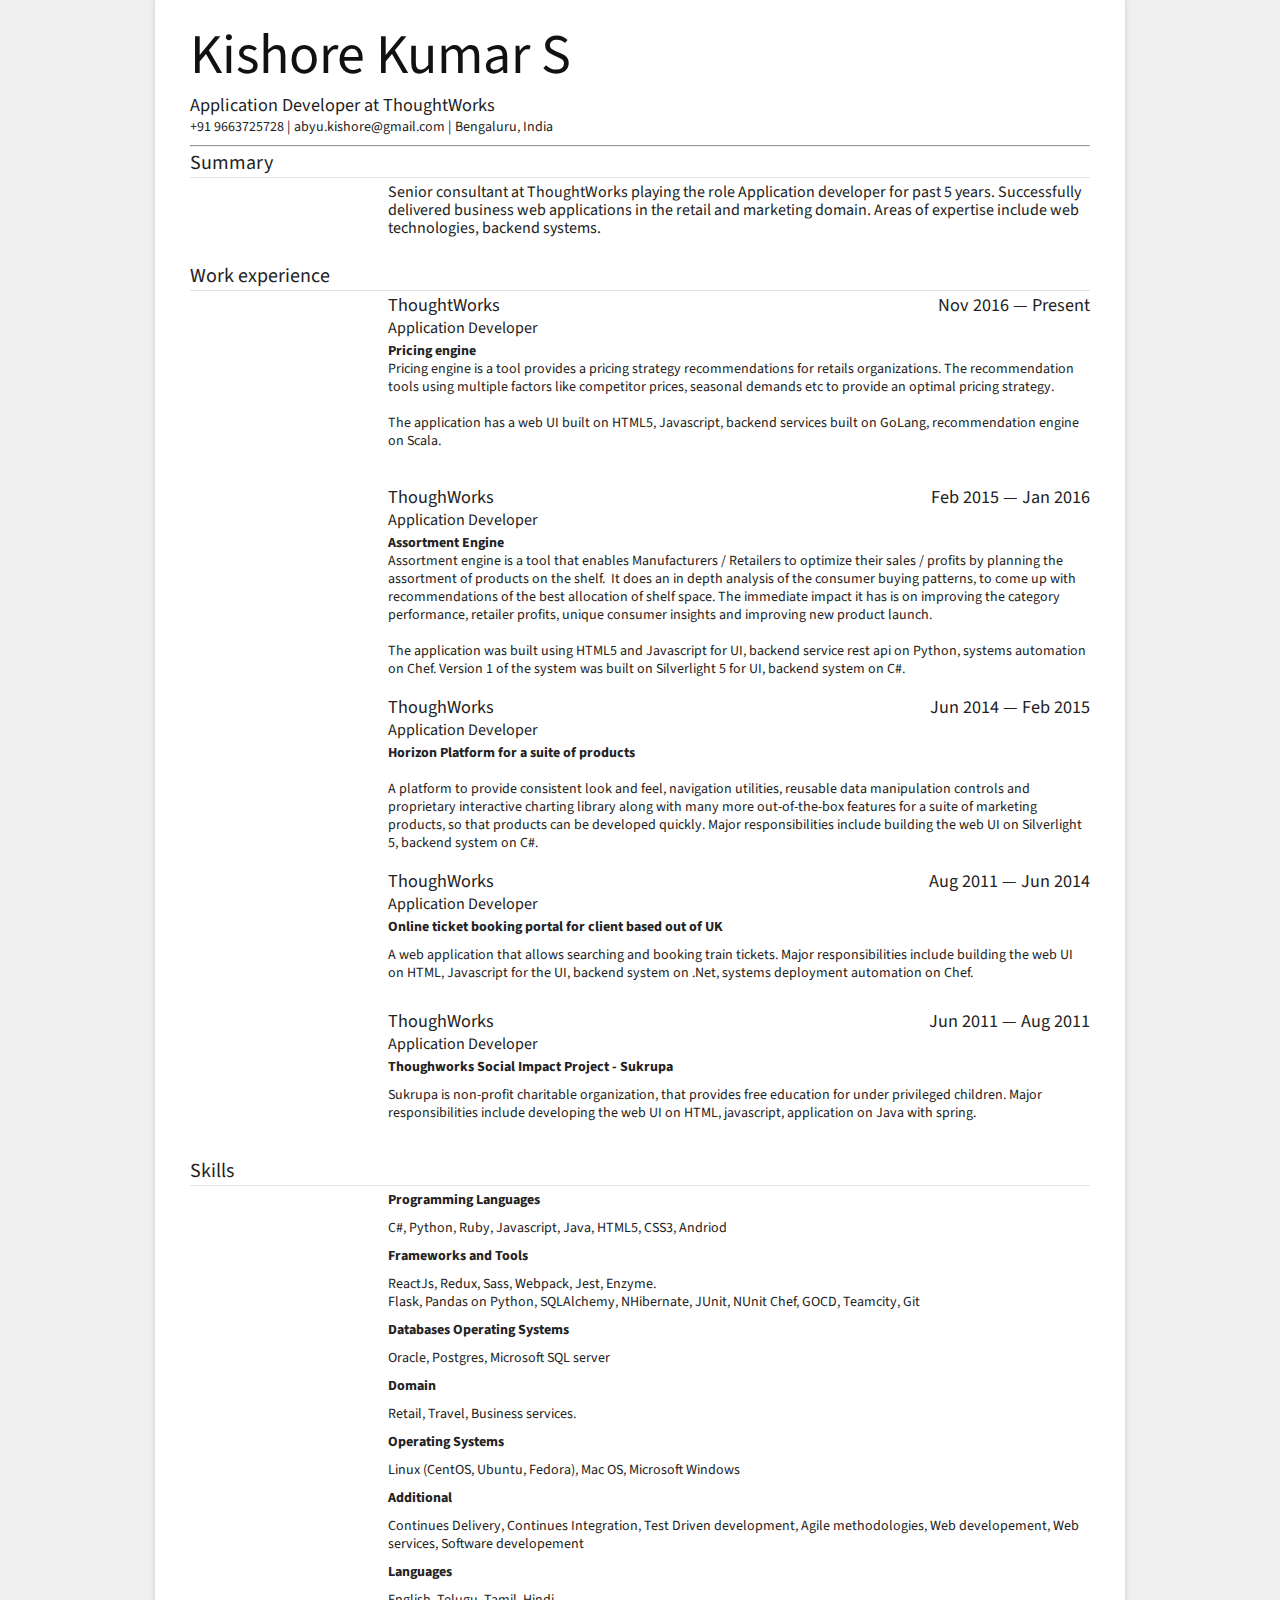
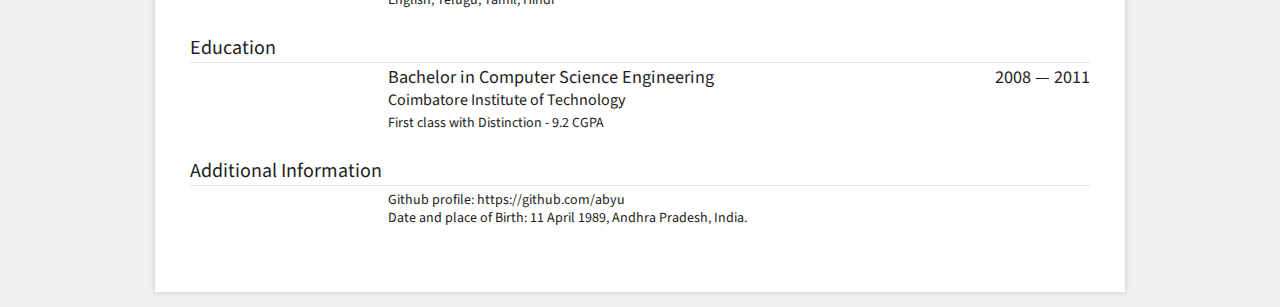
==== My_CV.html @ 6dd3ee56 "Initial commit - Nobody will ever know how I got these initial files" ====
<!DOCTYPE html>
<html>
<head>
	<title>My CV</title>
	<meta http-equiv="Content-Type" content="text/html; charset=utf-8" />
	<meta http-equiv="Generator" content="CV Maker - https://cvmkr.com/" />
	<link href="https://fonts.googleapis.com/css?family=Source+Sans+Pro" rel="stylesheet">
	<link rel="stylesheet" href="./cv.css" />
</head>
<body class="lang-en ">

<div id="main">
	
	<h1 id="title">Kishore Kumar S</h1>
	<h3>Application Developer at ThoughtWorks</h3>
	<ul class="contact">
		<li>+91 9663725728 </li>
		<li><a href="mailto:abyu.kishore@gmail.com">abyu.kishore@gmail.com</a></li>
		<li>Bengaluru, India</li>
	</ul>
	<hr/>
	<!-- <div class="basic-info section">
					<h2 class="title">Contact</h2>
				<div class="set">
		
							<p class="address">
					<span class="value">
						Flat No G1, Vensa prime apartments<br />Mangammanapalya main road, Bommanahalli<br />Bangalore - 560068					</span>
				</p>
						<div class="r">
									<p class="email"><label>E-mail<span class="colon">:</span></label> <span class="value">abyu.kishore@gmail.com</span></p>
				
				
									<p class="phone"><label>Phone<span class="colon">:</span></label> <span class="value">9663725728</span></p>
							</div>
			<div class="clear"> </div>
		</div>
	 -->	<!-- set //-->
	<!-- 	<div class="clear"> </div>
	</div> -->
	<!-- basic-info //-->

	
		
			<div class="section section-summary">
			<h2 class="title">Summary</h2>
			<div class="set">
							<div class="item">
								<span class="info"><div>
			<div>
				<div>
					<div>
						<p>Senior consultant at ThoughtWorks playing the role Application developer for past 5 years. Successfully
delivered business web applications in the retail and marketing domain. Areas of expertise include
web technologies, backend systems. </p>
					</div>
				</div>
			</div>
		</div></span>
							</div>
						</div>
			<div class="clear"> </div>
		</div>
			<div class="section section-work">
			<h2 class="title">Work experience</h2>
			<div class="set">
								<div class="item">
									<h3><span class="company l">ThoughtWorks</span>
							<span class="date r">Nov 2016 &mdash; Present</span>
								</h3>
								<div class="clear"> </div>
								<span class="job_title">Application Developer</span><div class="info"><span style="font-weight:bold;">Pricing engine</span><div>Pricing engine is a tool provides a pricing strategy recommendations for retails organizations. The recommendation tools using multiple factors like competitor prices, seasonal demands etc to provide an optimal pricing strategy. </div><div><br /></div><div>The application has a web UI built on HTML5, Javascript, backend services built on GoLang, recommendation engine on Scala.</div><div><br /></div></div><div class="clear"> </div>
								</div>
							
								<div class="item">
									<h3><span class="company l">ThoughWorks</span>
							<span class="date r">Feb 2015 &mdash; Jan 2016</span>
								</h3>
								<div class="clear"> </div>
								<span class="job_title">Application Developer</span><div class="info"><div><span style="font-weight:bold;">Assortment Engine</span></div><div>Assortment engine is a tool that enables Manufacturers / Retailers to optimize their sales / profits by planning the assortment of products on the shelf.  It does an in depth analysis of the consumer buying patterns, to come up with recommendations of the best allocation of shelf space. The immediate impact it has is on improving the category performance, retailer profits, unique consumer insights and improving new product launch.</div><div><br /></div><div>The application was built using HTML5 and Javascript for UI, backend service rest api on Python, systems automation on Chef. Version 1 of the system was built on Silverlight 5 for UI, backend system on C#. </div></div><div class="clear"> </div>
								</div>
							
								<div class="item">
									<h3><span class="company l">ThoughWorks</span>
							<span class="date r">Jun 2014 &mdash; Feb 2015</span>
								</h3>
								<div class="clear"> </div>
								<span class="job_title">Application Developer</span><div class="info"><div><span style="font-weight:bold;">Horizon Platform for a suite of products</span></div><div><br /></div><div>A platform to provide consistent look and feel, navigation utilities, reusable data manipulation controls and proprietary interactive charting library along with many more out-of-the-box features for a suite of marketing products, so that products can be developed quickly. Major responsibilities include building the web UI on Silverlight 5, backend system on C#.</div></div><div class="clear"> </div>
								</div>
							
								<div class="item">
									<h3><span class="company l">ThoughWorks</span>
							<span class="date r">Aug 2011 &mdash; Jun 2014</span>
								</h3>
								<div class="clear"> </div>
								<span class="job_title">Application Developer</span><div class="info"><div>
			<div>
				<div>
					<div>
						<p><span style="font-weight:bold;">Online ticket booking portal for client based out of UK</span></p><p>A web application that allows searching and booking train tickets. Major responsibilities include building the web UI on HTML, Javascript for the UI, backend system on .Net, systems deployment automation on Chef. </p>
					</div>
				</div>
			</div>
		</div></div><div class="clear"> </div>
								</div>
							
								<div class="item">
									<h3><span class="company l">ThoughWorks</span>
							<span class="date r">Jun 2011 &mdash; Aug 2011</span>
								</h3>
								<div class="clear"> </div>
								<span class="job_title">Application Developer</span><div class="info"><div>
			<div>
				<div>
					<div>
						<p><span style="font-weight:bold;">Thoughworks Social Impact Project - Sukrupa</span></p><p>Sukrupa is non-profit charitable organization, that provides free education for under privileged children. Major responsibilities include developing the web UI on HTML, javascript, application on Java with spring.</p>
					</div>
				</div>
			</div>
		</div></div><div class="clear"> </div>
								</div>
							</div>
			<div class="clear"> </div>
		</div>
			<div class="section section-1491052209939">
			<h2 class="title">Skills</h2>
			<div class="set">
							<div class="item">
								<span class="info"><div><div><p><span style="font-weight:bold;">Programming Languages </span></p><p>C#, Python, Ruby, Javascript, Java, HTML5, CSS3, Andriod</p><p><span style="font-weight:bold;">Frameworks and Tools</span></p><p>ReactJs, Redux, Sass, Webpack, Jest, Enzyme.<br />Flask, Pandas on Python, SQLAlchemy, NHibernate, JUnit, NUnit Chef, GOCD, Teamcity, Git</p><p><span style="font-weight:bold;">Databases Operating Systems </span></p><p>Oracle, Postgres, Microsoft SQL server</p><p><span style="font-weight:bold;">Domain</span></p><div><div><div><div><p>Retail, Travel, Business services. </p></div></div></div></div><div><div><div><div><p><span style="font-weight:bold;">Operating Systems</span></p><p>Linux (CentOS, Ubuntu, Fedora), Mac OS, Microsoft Windows </p></div></div></div></div><p><span style="font-weight:bold;">Additional</span></p><p>Continues Delivery, Continues Integration, Test Driven development, Agile methodologies, Web developement, Web services, Software developement</p><div><div><div><div><p><span style="font-weight:bold;">Languages </span></p></div></div></div></div></div></div><div><div><p>English, Telugu, Tamil, Hindi </p></div></div></span>
							</div>
						</div>
			<div class="clear"> </div>
		</div>
			<div class="section section-education">
			<h2 class="title">Education</h2>
			<div class="set">
						<div class="item">
							<h3><span class="course l">Bachelor in Computer Science Engineering</span>
						<span class="date r">2008 &mdash; 2011</span>
							</h3>
							<div class="clear"> </div>
							<span class="school">Coimbatore Institute of Technology</span><div class="info"><div>
			<div>
				<div>
					<div>
						<p><span>First class with Distinction - 9.2 CGPA </span></p>
					</div>
				</div>
			</div>
		</div></div><span class="clear"> </span>
						</div>
						</div>
			<div class="clear"> </div>
		</div>
			<div class="section section-1491051945460">
			<h2 class="title">Additional Information</h2>
			<div class="set">
							<div class="item">
								<span class="info"><div>
			<div>
				<div>
					<div>
						<p><span>Github profile: </span><span>https://github.com/abyu<br />
</span><span>Date and place of Birth: 11 April 1989, Andhra Pradesh, India. </span></p>
					</div>
				</div>
			</div>
		</div></span>
							</div>
						</div>
			<div class="clear"> </div>
		</div>
		
</div>
</body>
</html>
---- cv.css ----
body {
	background: #f0f0f0;
	margin: 0;
	padding: 0;
	
	/*font-family: Georgia, 'Myriad Pro', 'Trebuchet MS', Helvetica, Arial;*/
	font-family: "Source Sans Pro", "Open Sans", "Century Gothic", CenturyGothic, "Microsoft YaHei New", "Microsoft Yahei", "微软雅黑", 宋体, SimSun, 华文细黑, STXihei, 黑体, SimHei, sans-serif;

	line-height: 18px;
	font-size: 14px;

	color: #222;
}

h1, h2, h3, h4 {
	margin: 0 0 2px 0;
	padding: 0;
	font-weight: normal;
}
h1 {
	font-size: 400%;
}
h2 {
	font-size: 210%;
}
h3 {
	font-size: 130%;
}

p {
	margin: 0 0 10px 0;
}

ul {
	margin: 0;
}
a {
	color: #222;
}
/* ________________________________________________________ */
.rtl {
	direction: rtl;
}
.clear {
	clear: both;
}

#main {
	background: #fff;
	width: 900px;
	padding: 35px;
	margin: 0 auto 15px auto;
	overflow: hidden;
	
	box-shadow: 0 0 6px #ccc;
}

#title {
	margin: 0px 0 14px 0;
	line-height: 42px;
	color: #111;
	
	/*border-bottom: 1px solid #111;*/
	padding-bottom: 5px;
}

#credit {
	margin-bottom: 20px;
	font-size: 11px;
	color: #999;
	text-align: center;
}
	#credit a {
		color: #999;
	}

p label {
	font-weight: bold;
	
	font-size: 110%;
	margin-right: 10px;
}
	p label span.colon {
		display: inline;
	}


.section {
	margin-bottom: 10px;
}

.item {
	margin: 0 0 20px 0;
}

/*  _____________________________ */

.photo .basic-info .set {
	float: none !important;
	width: auto !important;
}
.basic-info .address {
	width: 40%;
	float: left;
}
.basic-info .r {
	float: right;
	width: 58%;
	text-align: right;
}
	.basic-info label {
		font-weight: bold;
	}
	.basic-info label, .basic-info span  {
		display: inline !important;
	}
.basic-info p {
	margin: 0;
}

.section .title {
	float: left;
	font-size: 100%;
	width: 100%;
  margin: 0 20px 5px 0; 
	font-size: 20px;
  border-bottom: 1px solid #e2e2e2;
  padding-bottom: 5px;
}
.section .set {
	float: right;
	width: 78%;
}
	.section .set h3 {
		margin: 0;
	}
.section span.value {
	display: block;
}
.section h3 span.l, .section span.r {
	width: 49%;
	float: left;
}
	.section span.r {
		float: right;
		text-align: right;
	}
	.section-education .school,
	.section-work .job_title {
		font-size: 115%;
		display: block;
		margin: 5px 0 5px 0;
	}


#photo {
	width: 160px;
	height: 200px;
	overflow: hidden;
	float: left;
	border-radius: 4px;
}
#photo img {
	width: 100%;
	height: auto;
}
.header.photo {
	margin-left: 190px;
}
.header.photo #title {
	text-align: left;
}
.header.photo .basic-info {
	float: none;
	padding: 0;
}

ul.contact {
  padding: 2px 0 2px 0;
}

ul.contact li{
  display: inline-block;
}

ul.contact a {
  text-decoration: none;
}

ul.contact li:not(:first-child):before {
  content: "|";
  padding-right: 4px; 
}

@media screen and (max-width: 950px) {
	body {
		background: #fff;
	}
	#main {
		box-shadow: none;
		padding: 0;
		padding: 5px;
	}
}

.section-summary p{
	font-size: 16px;
}
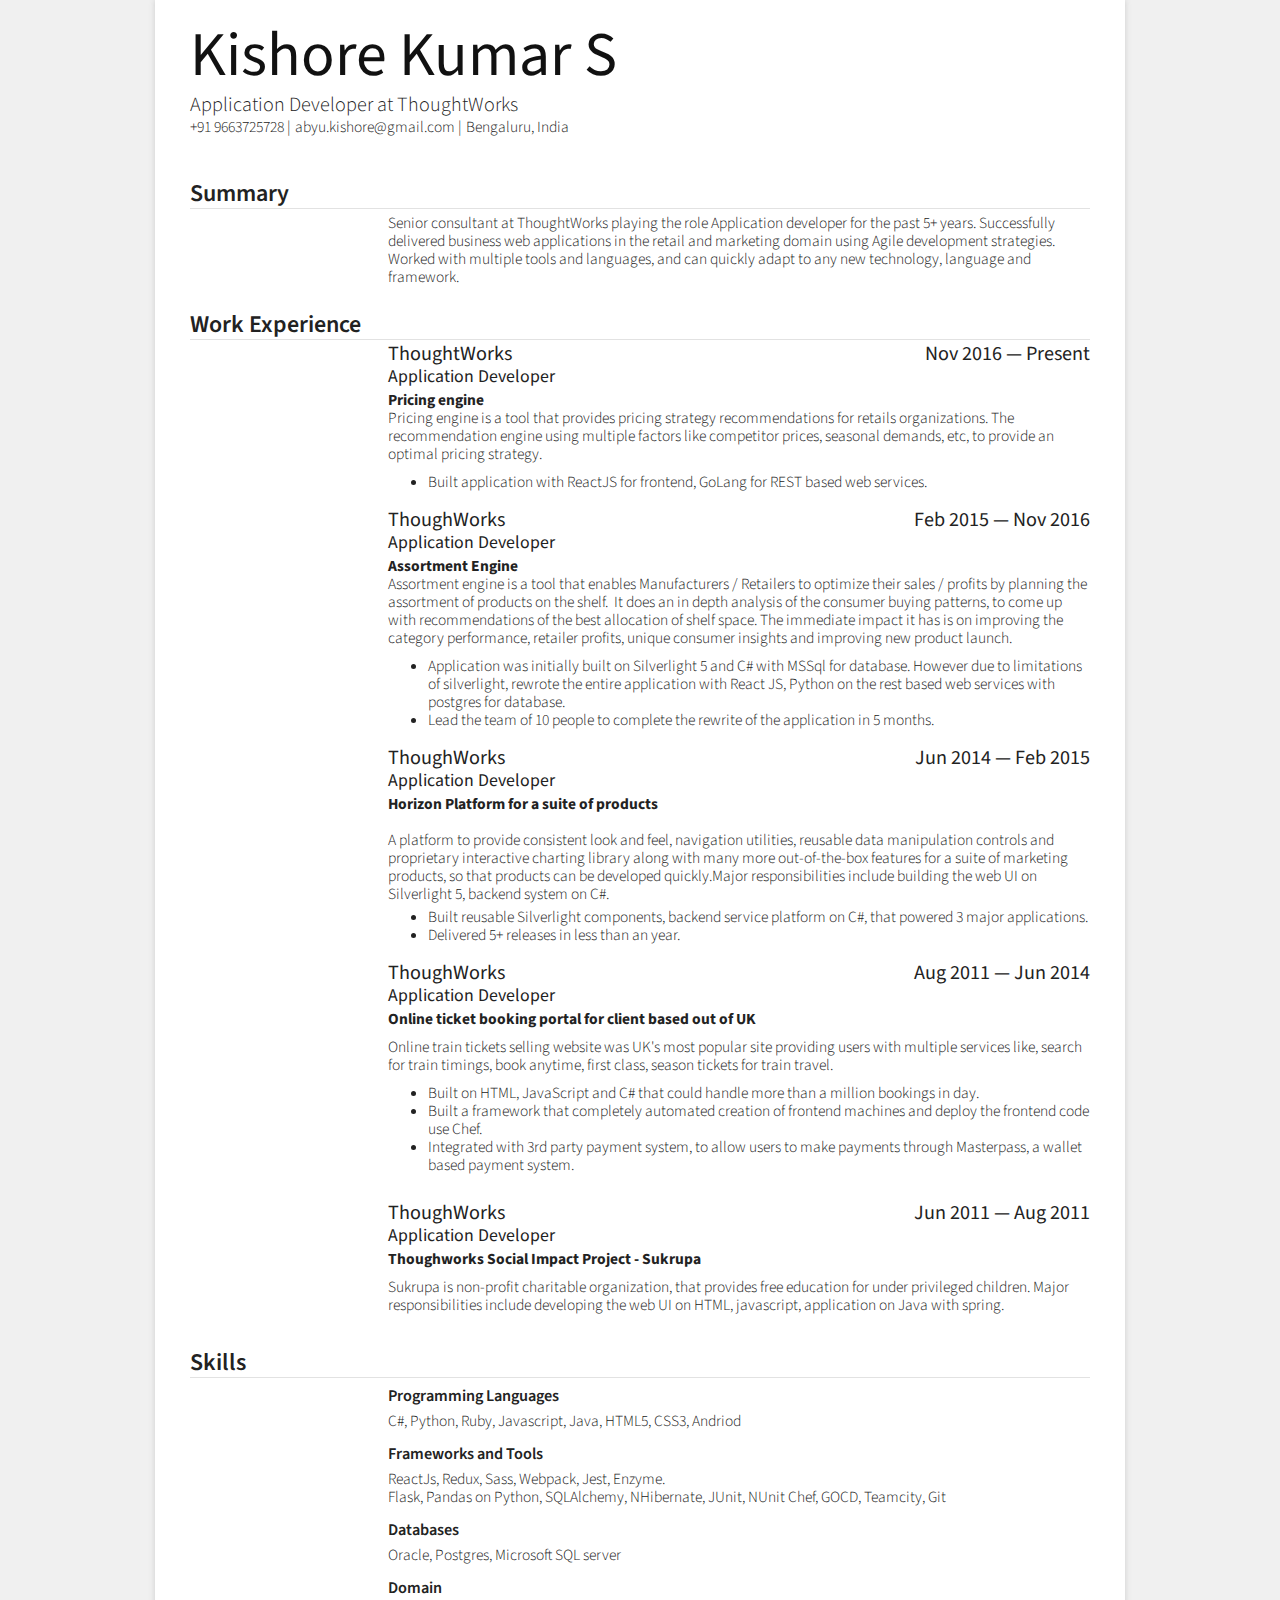
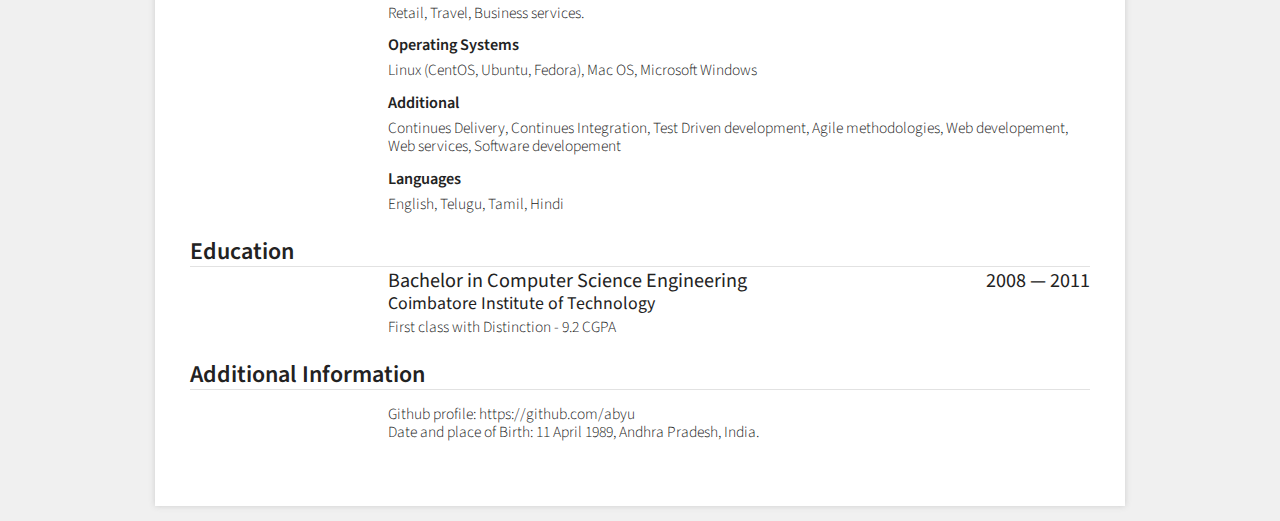
==== commit e069358b: "More description" ====
--- a/My_CV.html
+++ b/My_CV.html
@@ -4,173 +4,249 @@
 	<title>My CV</title>
 	<meta http-equiv="Content-Type" content="text/html; charset=utf-8" />
 	<meta http-equiv="Generator" content="CV Maker - https://cvmkr.com/" />
-	<link href="https://fonts.googleapis.com/css?family=Source+Sans+Pro" rel="stylesheet">
+	<link href="https://fonts.googleapis.com/css?family=Open+Sans|Source+Sans+Pro:300,400,600" rel="stylesheet">
 	<link rel="stylesheet" href="./cv.css" />
 </head>
 <body class="lang-en ">
+<div id="main">
+  <div class="header">
+    <h1 id="title">Kishore Kumar S</h1>
+    <h3>Application Developer at ThoughtWorks</h3>
+    <ul class="contact">
+      <li>+91 9663725728 </li>
+      <li><a href="mailto:abyu.kishore@gmail.com">abyu.kishore@gmail.com</a></li>
+      <li>Bengaluru, India</li>
+    </ul>
+  </div>
+  <div class="section section-summary">
+    <h2 class="title">Summary</h2>
+    <div class="set">
+      <div class="item">
+      <span class="info">
+        <div>
+          <p>
+            Senior consultant at ThoughtWorks playing the role Application developer for the past 5+ years. Successfully delivered business web applications in the retail and marketing domain using Agile development strategies. Worked with multiple tools and languages, and can quickly adapt to any new technology, language and framework. 
+          </p>
+        </div>
+      </span>
+      </div>
+    </div>
+    <div class="clear"> </div>
+  </div>
+  <div class="section section-work">
+    <h2 class="title">Work Experience</h2>
+    <div class="set">
+      <div class="item">
+        <h3>
+          <span class="company l">ThoughtWorks</span>
+          <span class="date r">Nov 2016 &mdash; Present</span>
+        </h3>
+        <div class="clear"></div>
+        <span class="job_title">Application Developer</span>
+        <div class="info">
+          <span style="font-weight:bold;">Pricing engine</span>
+          <div>
+            <p>Pricing engine is a tool that provides pricing strategy recommendations for retails organizations. The recommendation engine using multiple factors like competitor prices, seasonal demands, etc, to provide an optimal pricing strategy.
+            </p>
+            <ul class="achievements">
+              <li>
+                Built application with ReactJS for frontend, GoLang for REST based web services. 
+              </li>
+            </ul>
+          </div>
+        </div>
+        <div class="clear"> </div>
+      </div>
+      <div class="item">
+        <h3>
+          <span class="company l">ThoughWorks</span>
+          <span class="date r">Feb 2015 &mdash; Nov 2016</span>
+        </h3>
+        <div class="clear"> </div>
+        <span class="job_title">Application Developer</span>
+        <div class="info">
+          <div>
+            <span style="font-weight:bold;">Assortment Engine</span>
+          </div>
+          <div>
+            <p>
+              Assortment engine is a tool that enables Manufacturers / Retailers to optimize their sales / profits by planning the assortment of products on the shelf.  It does an in depth analysis of the consumer buying patterns, to come up with recommendations of the best allocation of shelf space. The immediate impact it has is on improving the category performance, retailer profits, unique consumer insights and improving new product launch.
+            </p>
+            <ul class="achievements">
+              <li>
+                Application was initially built on Silverlight 5 and C# with MSSql for database. However due to limitations of silverlight, rewrote the entire application with React JS, Python on the rest based web services with postgres for database.
+              </li>
+              <li>
+                Lead the team of 10 people to complete the rewrite of the application in 5 months.
+              </li>
+            </ul>
+          </div>
+        </div>
+        <div class="clear"> </div>
+      </div>
 
-<div id="main">
-	
-	<h1 id="title">Kishore Kumar S</h1>
-	<h3>Application Developer at ThoughtWorks</h3>
-	<ul class="contact">
-		<li>+91 9663725728 </li>
-		<li><a href="mailto:abyu.kishore@gmail.com">abyu.kishore@gmail.com</a></li>
-		<li>Bengaluru, India</li>
-	</ul>
-	<hr/>
-	<!-- <div class="basic-info section">
-					<h2 class="title">Contact</h2>
-				<div class="set">
-		
-							<p class="address">
-					<span class="value">
-						Flat No G1, Vensa prime apartments<br />Mangammanapalya main road, Bommanahalli<br />Bangalore - 560068					</span>
-				</p>
-						<div class="r">
-									<p class="email"><label>E-mail<span class="colon">:</span></label> <span class="value">abyu.kishore@gmail.com</span></p>
-				
-				
-									<p class="phone"><label>Phone<span class="colon">:</span></label> <span class="value">9663725728</span></p>
-							</div>
-			<div class="clear"> </div>
-		</div>
-	 -->	<!-- set //-->
-	<!-- 	<div class="clear"> </div>
-	</div> -->
-	<!-- basic-info //-->
+      <div class="item">
+        <h3>
+          <span class="company l">ThoughWorks</span>
+          <span class="date r">Jun 2014 &mdash; Feb 2015</span>
+        </h3>
+        <div class="clear"> </div>
+        <span class="job_title">Application Developer</span>
+        <div class="info">
+          <div>
+            <span style="font-weight:bold;">Horizon Platform for a suite of products</span>
+          </div>
+          <div><br /></div>
+          <div>
+            A platform to provide consistent look and feel, navigation utilities, reusable data manipulation controls and proprietary interactive charting library along with many more out-of-the-box features for a suite of marketing products, so that products can be developed quickly.Major responsibilities include building the web UI on Silverlight 5, backend system on C#.
+            <ul class="achievements">
+              <li>
+                Built reusable Silverlight components, backend service platform on C#, that powered 3 major applications.
+              </li>
+              <li>
+                Delivered 5+ releases in less than an year.
+              </li>
+            </ul>
+          </div>
+        </div>
+        <div class="clear"> </div>
+      </div>
 
-	
-		
-			<div class="section section-summary">
-			<h2 class="title">Summary</h2>
-			<div class="set">
-							<div class="item">
-								<span class="info"><div>
-			<div>
-				<div>
-					<div>
-						<p>Senior consultant at ThoughtWorks playing the role Application developer for past 5 years. Successfully
-delivered business web applications in the retail and marketing domain. Areas of expertise include
-web technologies, backend systems. </p>
-					</div>
-				</div>
-			</div>
-		</div></span>
-							</div>
-						</div>
-			<div class="clear"> </div>
-		</div>
-			<div class="section section-work">
-			<h2 class="title">Work experience</h2>
-			<div class="set">
-								<div class="item">
-									<h3><span class="company l">ThoughtWorks</span>
-							<span class="date r">Nov 2016 &mdash; Present</span>
-								</h3>
-								<div class="clear"> </div>
-								<span class="job_title">Application Developer</span><div class="info"><span style="font-weight:bold;">Pricing engine</span><div>Pricing engine is a tool provides a pricing strategy recommendations for retails organizations. The recommendation tools using multiple factors like competitor prices, seasonal demands etc to provide an optimal pricing strategy. </div><div><br /></div><div>The application has a web UI built on HTML5, Javascript, backend services built on GoLang, recommendation engine on Scala.</div><div><br /></div></div><div class="clear"> </div>
-								</div>
-							
-								<div class="item">
-									<h3><span class="company l">ThoughWorks</span>
-							<span class="date r">Feb 2015 &mdash; Jan 2016</span>
-								</h3>
-								<div class="clear"> </div>
-								<span class="job_title">Application Developer</span><div class="info"><div><span style="font-weight:bold;">Assortment Engine</span></div><div>Assortment engine is a tool that enables Manufacturers / Retailers to optimize their sales / profits by planning the assortment of products on the shelf.  It does an in depth analysis of the consumer buying patterns, to come up with recommendations of the best allocation of shelf space. The immediate impact it has is on improving the category performance, retailer profits, unique consumer insights and improving new product launch.</div><div><br /></div><div>The application was built using HTML5 and Javascript for UI, backend service rest api on Python, systems automation on Chef. Version 1 of the system was built on Silverlight 5 for UI, backend system on C#. </div></div><div class="clear"> </div>
-								</div>
-							
-								<div class="item">
-									<h3><span class="company l">ThoughWorks</span>
-							<span class="date r">Jun 2014 &mdash; Feb 2015</span>
-								</h3>
-								<div class="clear"> </div>
-								<span class="job_title">Application Developer</span><div class="info"><div><span style="font-weight:bold;">Horizon Platform for a suite of products</span></div><div><br /></div><div>A platform to provide consistent look and feel, navigation utilities, reusable data manipulation controls and proprietary interactive charting library along with many more out-of-the-box features for a suite of marketing products, so that products can be developed quickly. Major responsibilities include building the web UI on Silverlight 5, backend system on C#.</div></div><div class="clear"> </div>
-								</div>
-							
-								<div class="item">
-									<h3><span class="company l">ThoughWorks</span>
-							<span class="date r">Aug 2011 &mdash; Jun 2014</span>
-								</h3>
-								<div class="clear"> </div>
-								<span class="job_title">Application Developer</span><div class="info"><div>
-			<div>
-				<div>
-					<div>
-						<p><span style="font-weight:bold;">Online ticket booking portal for client based out of UK</span></p><p>A web application that allows searching and booking train tickets. Major responsibilities include building the web UI on HTML, Javascript for the UI, backend system on .Net, systems deployment automation on Chef. </p>
-					</div>
-				</div>
-			</div>
-		</div></div><div class="clear"> </div>
-								</div>
-							
-								<div class="item">
-									<h3><span class="company l">ThoughWorks</span>
-							<span class="date r">Jun 2011 &mdash; Aug 2011</span>
-								</h3>
-								<div class="clear"> </div>
-								<span class="job_title">Application Developer</span><div class="info"><div>
-			<div>
-				<div>
-					<div>
-						<p><span style="font-weight:bold;">Thoughworks Social Impact Project - Sukrupa</span></p><p>Sukrupa is non-profit charitable organization, that provides free education for under privileged children. Major responsibilities include developing the web UI on HTML, javascript, application on Java with spring.</p>
-					</div>
-				</div>
-			</div>
-		</div></div><div class="clear"> </div>
-								</div>
-							</div>
-			<div class="clear"> </div>
-		</div>
-			<div class="section section-1491052209939">
-			<h2 class="title">Skills</h2>
-			<div class="set">
-							<div class="item">
-								<span class="info"><div><div><p><span style="font-weight:bold;">Programming Languages </span></p><p>C#, Python, Ruby, Javascript, Java, HTML5, CSS3, Andriod</p><p><span style="font-weight:bold;">Frameworks and Tools</span></p><p>ReactJs, Redux, Sass, Webpack, Jest, Enzyme.<br />Flask, Pandas on Python, SQLAlchemy, NHibernate, JUnit, NUnit Chef, GOCD, Teamcity, Git</p><p><span style="font-weight:bold;">Databases Operating Systems </span></p><p>Oracle, Postgres, Microsoft SQL server</p><p><span style="font-weight:bold;">Domain</span></p><div><div><div><div><p>Retail, Travel, Business services. </p></div></div></div></div><div><div><div><div><p><span style="font-weight:bold;">Operating Systems</span></p><p>Linux (CentOS, Ubuntu, Fedora), Mac OS, Microsoft Windows </p></div></div></div></div><p><span style="font-weight:bold;">Additional</span></p><p>Continues Delivery, Continues Integration, Test Driven development, Agile methodologies, Web developement, Web services, Software developement</p><div><div><div><div><p><span style="font-weight:bold;">Languages </span></p></div></div></div></div></div></div><div><div><p>English, Telugu, Tamil, Hindi </p></div></div></span>
-							</div>
-						</div>
-			<div class="clear"> </div>
-		</div>
-			<div class="section section-education">
-			<h2 class="title">Education</h2>
-			<div class="set">
-						<div class="item">
-							<h3><span class="course l">Bachelor in Computer Science Engineering</span>
-						<span class="date r">2008 &mdash; 2011</span>
-							</h3>
-							<div class="clear"> </div>
-							<span class="school">Coimbatore Institute of Technology</span><div class="info"><div>
-			<div>
-				<div>
-					<div>
-						<p><span>First class with Distinction - 9.2 CGPA </span></p>
-					</div>
-				</div>
-			</div>
-		</div></div><span class="clear"> </span>
-						</div>
-						</div>
-			<div class="clear"> </div>
-		</div>
-			<div class="section section-1491051945460">
-			<h2 class="title">Additional Information</h2>
-			<div class="set">
-							<div class="item">
-								<span class="info"><div>
-			<div>
-				<div>
-					<div>
-						<p><span>Github profile: </span><span>https://github.com/abyu<br />
-</span><span>Date and place of Birth: 11 April 1989, Andhra Pradesh, India. </span></p>
-					</div>
-				</div>
-			</div>
-		</div></span>
-							</div>
-						</div>
-			<div class="clear"> </div>
-		</div>
-		
+      <div class="item">
+        <h3>
+          <span class="company l">ThoughWorks</span>
+          <span class="date r">Aug 2011 &mdash; Jun 2014</span>
+        </h3>
+        <div class="clear"></div>
+        <span class="job_title">Application Developer</span>
+        <div class="info">
+        <div>
+          <p>
+            <span style="font-weight:bold;">Online ticket booking portal for client based out of UK</span>
+          </p>
+          <p>
+            Online train tickets selling website was UK's most popular site providing users with multiple services like, search for train timings, book anytime, first class, season tickets for train travel.
+            <ul class="achievements">
+              <li>
+                Built on HTML, JavaScript and C# that could handle more than a million bookings in day. 
+              </li>
+              <li>
+                Built a framework that completely automated creation of frontend machines and deploy the frontend code use Chef.  
+              </li>
+              <li>
+                Integrated with 3rd party payment system, to allow users to make payments through Masterpass, a wallet based payment system.
+              </li>
+            </ul>
+          </p>
+        </div>
+        </div><div class="clear"> </div>
+      </div>
+
+      <div class="item">
+        <h3>
+          <span class="company l">ThoughWorks</span>
+          <span class="date r">Jun 2011 &mdash; Aug 2011</span>
+        </h3>
+        <div class="clear"></div>
+        <span class="job_title">Application Developer</span>
+        <div class="info">
+          <div>
+            <p>
+              <span style="font-weight:bold;">Thoughworks Social Impact Project - Sukrupa</span>
+            </p>
+            <p>
+              Sukrupa is non-profit charitable organization, that provides free education for under privileged children.
+              Major responsibilities include developing the web UI on HTML, javascript, application on Java with spring.
+            </p>
+          </div>
+        </div>
+        <div class="clear"> </div>
+      </div>
+    </div>
+    <div class="clear"> </div>
+  </div>
+  <div class="section section-skills">
+    <h2 class="title">Skills</h2>
+    <div class="set">
+      <div class="item">
+        <span class="info">
+          <div>
+            <div class="skill-section">
+              <h4>Programming Languages</h4>
+              <p>
+                C#, Python, Ruby, Javascript, Java, HTML5, CSS3, Andriod
+              </p>
+            </div>
+            <div class="skill-section">
+              <h4>Frameworks and Tools</h4>
+              <p>
+                ReactJs, Redux, Sass, Webpack, Jest, Enzyme.
+                <br />
+                Flask, Pandas on Python, SQLAlchemy, NHibernate, JUnit, NUnit Chef, GOCD, Teamcity, Git
+              </p>
+            </div>
+            <div class="skill-section">
+              <h4>Databases</h4>
+              <p>Oracle, Postgres, Microsoft SQL server</p>
+            </div>
+            <div class="skill-section">
+              <h4>Domain</h4>
+              <p>Retail, Travel, Business services. </p>
+            </div>
+            <div class="skill-section">
+              <h4>Operating Systems</h4>
+              <p>
+                Linux (CentOS, Ubuntu, Fedora), Mac OS, Microsoft Windows
+              </p>
+            </div>
+            <div class="skill-section">
+              <h4>Additional</h4>
+              <p>
+                Continues Delivery, Continues Integration, Test Driven development, Agile methodologies, Web developement, Web services, Software developement
+              </p>
+            </div>
+            <div class="skill-section">
+              <h4>Languages </h4>
+              <p>English, Telugu, Tamil, Hindi 
+            </div>
+          </div>
+        </span>
+      </div>
+    </div>
+    <div class="clear"> </div>
+  </div>
+  <div class="section section-education">
+    <h2 class="title">Education</h2>
+    <div class="set">
+      <div class="item">
+        <h3>
+          <span class="course l">Bachelor in Computer Science Engineering</span>
+          <span class="date r">2008 &mdash; 2011</span>
+        </h3>
+        <div class="clear"> </div>
+        <span class="school">Coimbatore Institute of Technology</span>
+        <div class="info">
+          <p><span>First class with Distinction - 9.2 CGPA </span></p>
+        </div>
+        <span class="clear"> </span>
+      </div>
+    </div>
+  <div class="clear"> </div>
+  </div>
+  <div class="section section-addl">
+    <h2 class="title">Additional Information</h2>
+    <div class="set">
+      <div class="item">
+        <span class="info">
+          <p>
+            <div>Github profile: https://github.com/abyu</div>
+            <div>Date and place of Birth: 11 April 1989, Andhra Pradesh, India. </div>
+          </p>
+        </span>
+      </div>
+    </div>
+    <div class="clear"> </div>
+  </div>
 </div>
 </body>
 </html>--- a/cv.css
+++ b/cv.css
@@ -7,9 +7,17 @@
 	font-family: "Source Sans Pro", "Open Sans", "Century Gothic", CenturyGothic, "Microsoft YaHei New", "Microsoft Yahei", "微软雅黑", 宋体, SimSun, 华文细黑, STXihei, 黑体, SimHei, sans-serif;
 
 	line-height: 18px;
-	font-size: 14px;
+	font-size: 15.5px;
 
 	color: #222;
+}
+.header {
+  padding: 0 0 2em 0;
+  margin: 0 0 1em 0;
+}
+
+.header h3 {
+  font-weight: 300;
 }
 
 h1, h2, h3, h4 {
@@ -59,8 +67,6 @@
 	margin: 0px 0 14px 0;
 	line-height: 42px;
 	color: #111;
-	
-	/*border-bottom: 1px solid #111;*/
 	padding-bottom: 5px;
 }
 
@@ -123,9 +129,10 @@
 	font-size: 100%;
 	width: 100%;
   margin: 0 20px 5px 0; 
-	font-size: 20px;
+	font-size: 24px;
   border-bottom: 1px solid #e2e2e2;
   padding-bottom: 5px;
+  font-weight: 600;
 }
 .section .set {
 	float: right;
@@ -138,7 +145,7 @@
 	display: block;
 }
 .section h3 span.l, .section span.r {
-	width: 49%;
+	/*width: 49%;*/
 	float: left;
 }
 	.section span.r {
@@ -152,6 +159,19 @@
 		margin: 5px 0 5px 0;
 	}
 
+.section .info {
+  font-weight: 300;
+}
+
+.section .info .achievements {
+  margin-top: 5px;
+}
+
+.skill-section h4 {
+  padding: 0.3em 0 0.3em 0;
+  font-size: 105%;
+  font-weight: 600;
+}
 
 #photo {
 	width: 160px;
@@ -177,6 +197,7 @@
 
 ul.contact {
   padding: 2px 0 2px 0;
+  font-weight: 300;
 }
 
 ul.contact li{
@@ -202,7 +223,3 @@
 		padding: 5px;
 	}
 }
-
-.section-summary p{
-	font-size: 16px;
-}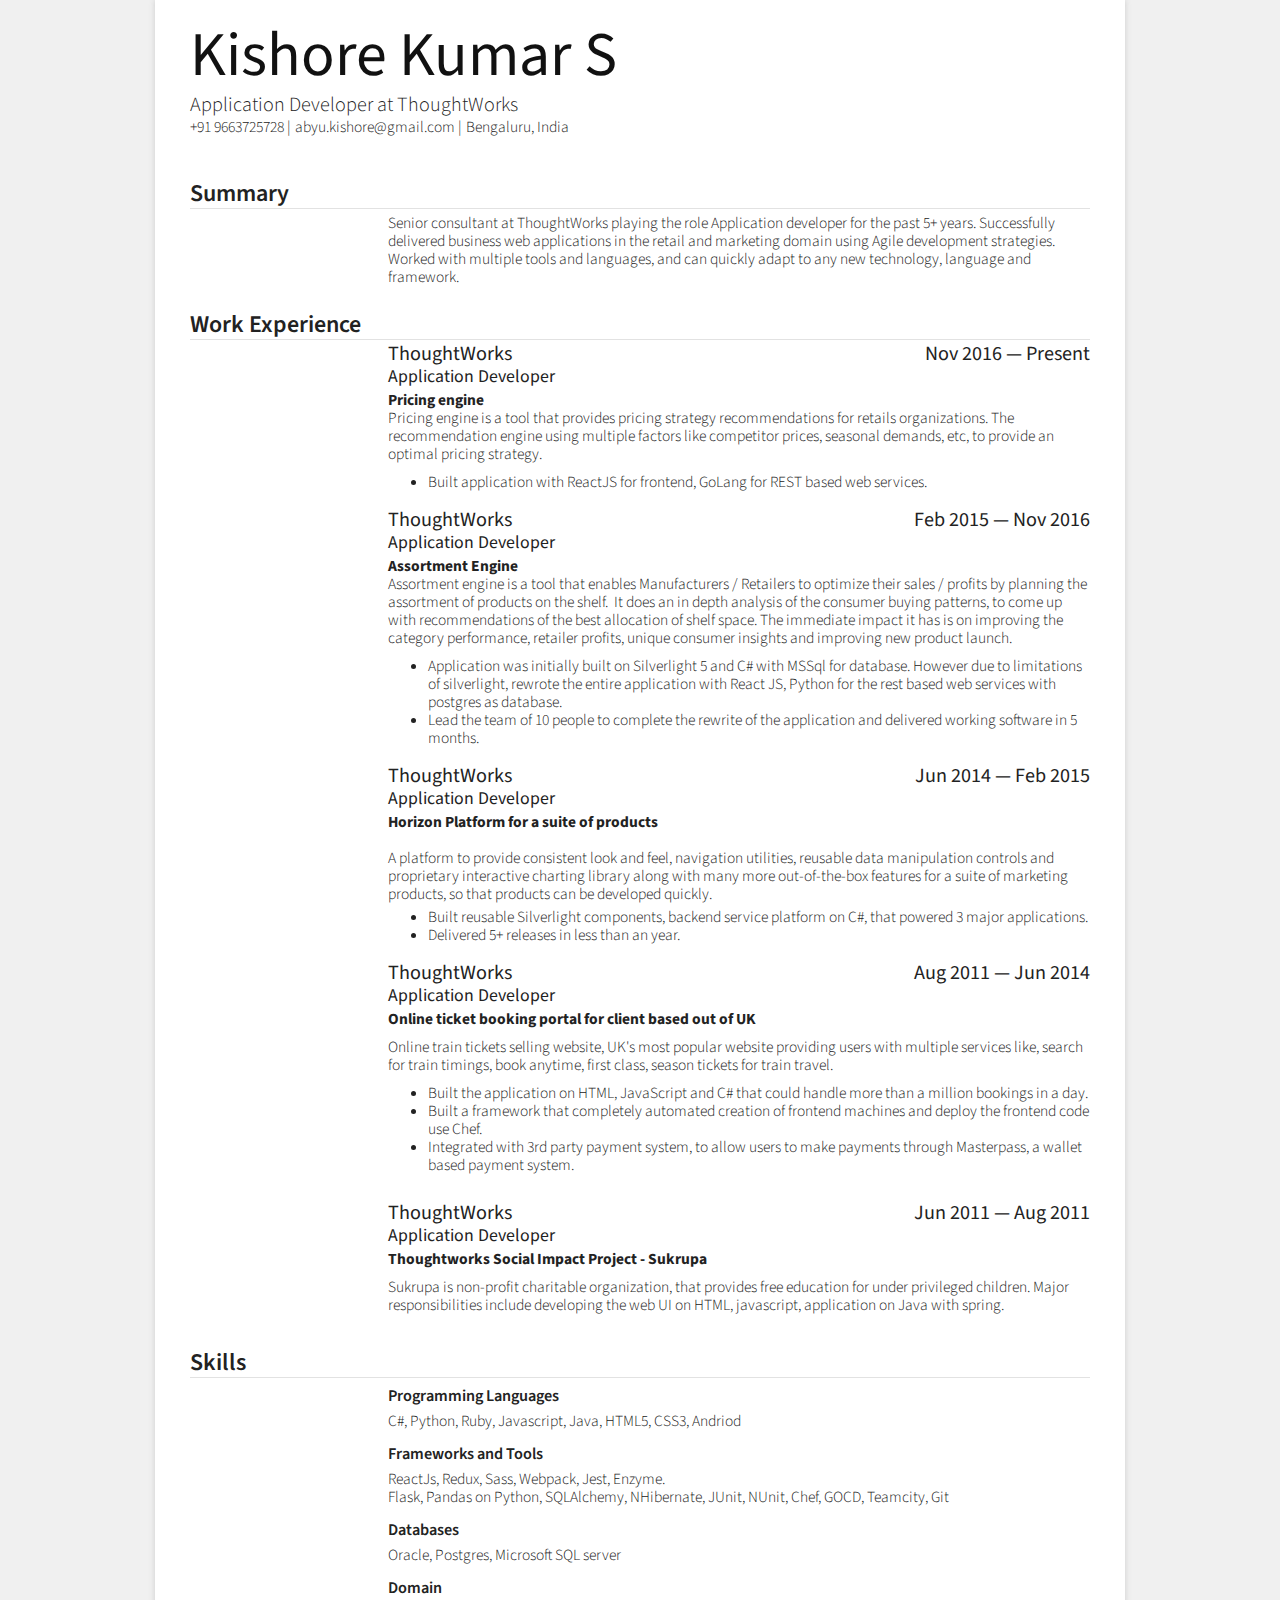
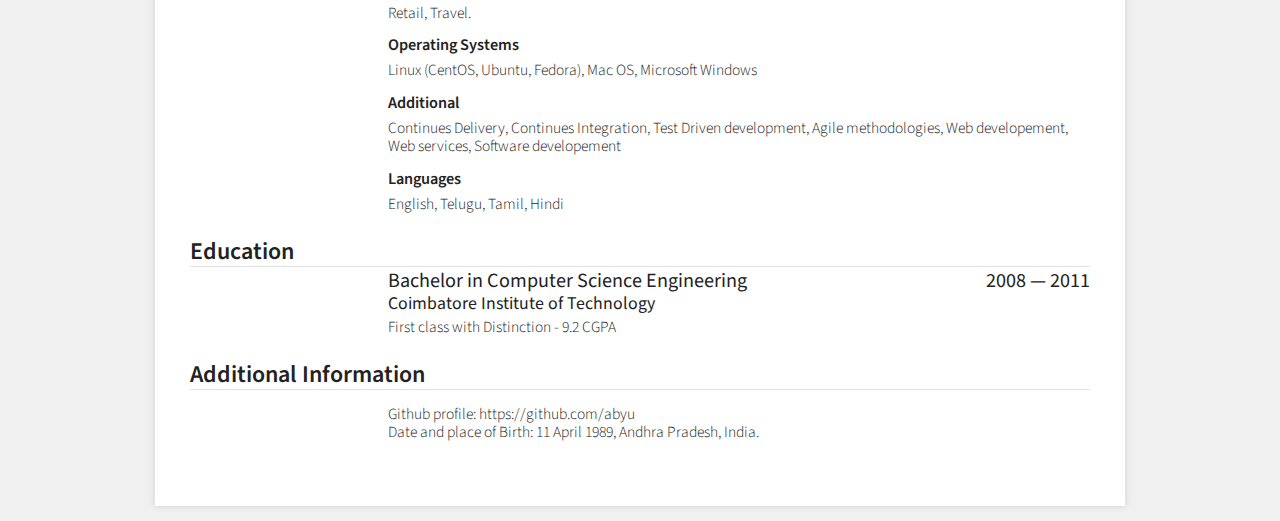
==== commit 54ee8dc2: "Fix spellings" ====
--- a/My_CV.html
+++ b/My_CV.html
@@ -59,7 +59,7 @@
       </div>
       <div class="item">
         <h3>
-          <span class="company l">ThoughWorks</span>
+          <span class="company l">ThoughtWorks</span>
           <span class="date r">Feb 2015 &mdash; Nov 2016</span>
         </h3>
         <div class="clear"> </div>
@@ -74,10 +74,10 @@
             </p>
             <ul class="achievements">
               <li>
-                Application was initially built on Silverlight 5 and C# with MSSql for database. However due to limitations of silverlight, rewrote the entire application with React JS, Python on the rest based web services with postgres for database.
-              </li>
-              <li>
-                Lead the team of 10 people to complete the rewrite of the application in 5 months.
+                Application was initially built on Silverlight 5 and C# with MSSql for database. However due to limitations of silverlight, rewrote the entire application with React JS, Python for the rest based web services with postgres as database.
+              </li>
+              <li>
+                Lead the team of 10 people to complete the rewrite of the application and delivered working software in 5 months.
               </li>
             </ul>
           </div>
@@ -87,7 +87,7 @@
 
       <div class="item">
         <h3>
-          <span class="company l">ThoughWorks</span>
+          <span class="company l">ThoughtWorks</span>
           <span class="date r">Jun 2014 &mdash; Feb 2015</span>
         </h3>
         <div class="clear"> </div>
@@ -98,7 +98,7 @@
           </div>
           <div><br /></div>
           <div>
-            A platform to provide consistent look and feel, navigation utilities, reusable data manipulation controls and proprietary interactive charting library along with many more out-of-the-box features for a suite of marketing products, so that products can be developed quickly.Major responsibilities include building the web UI on Silverlight 5, backend system on C#.
+            A platform to provide consistent look and feel, navigation utilities, reusable data manipulation controls and proprietary interactive charting library along with many more out-of-the-box features for a suite of marketing products, so that products can be developed quickly.
             <ul class="achievements">
               <li>
                 Built reusable Silverlight components, backend service platform on C#, that powered 3 major applications.
@@ -114,7 +114,7 @@
 
       <div class="item">
         <h3>
-          <span class="company l">ThoughWorks</span>
+          <span class="company l">ThoughtWorks</span>
           <span class="date r">Aug 2011 &mdash; Jun 2014</span>
         </h3>
         <div class="clear"></div>
@@ -125,10 +125,10 @@
             <span style="font-weight:bold;">Online ticket booking portal for client based out of UK</span>
           </p>
           <p>
-            Online train tickets selling website was UK's most popular site providing users with multiple services like, search for train timings, book anytime, first class, season tickets for train travel.
-            <ul class="achievements">
-              <li>
-                Built on HTML, JavaScript and C# that could handle more than a million bookings in day. 
+            Online train tickets selling website, UK's most popular website providing users with multiple services like, search for train timings, book anytime, first class, season tickets for train travel.
+            <ul class="achievements">
+              <li>
+                Built the application on HTML, JavaScript and C# that could handle more than a million bookings in a day. 
               </li>
               <li>
                 Built a framework that completely automated creation of frontend machines and deploy the frontend code use Chef.  
@@ -144,7 +144,7 @@
 
       <div class="item">
         <h3>
-          <span class="company l">ThoughWorks</span>
+          <span class="company l">ThoughtWorks</span>
           <span class="date r">Jun 2011 &mdash; Aug 2011</span>
         </h3>
         <div class="clear"></div>
@@ -152,7 +152,7 @@
         <div class="info">
           <div>
             <p>
-              <span style="font-weight:bold;">Thoughworks Social Impact Project - Sukrupa</span>
+              <span style="font-weight:bold;">Thoughtworks Social Impact Project - Sukrupa</span>
             </p>
             <p>
               Sukrupa is non-profit charitable organization, that provides free education for under privileged children.
@@ -182,7 +182,7 @@
               <p>
                 ReactJs, Redux, Sass, Webpack, Jest, Enzyme.
                 <br />
-                Flask, Pandas on Python, SQLAlchemy, NHibernate, JUnit, NUnit Chef, GOCD, Teamcity, Git
+                Flask, Pandas on Python, SQLAlchemy, NHibernate, JUnit, NUnit, Chef, GOCD, Teamcity, Git
               </p>
             </div>
             <div class="skill-section">
@@ -191,7 +191,7 @@
             </div>
             <div class="skill-section">
               <h4>Domain</h4>
-              <p>Retail, Travel, Business services. </p>
+              <p>Retail, Travel. </p>
             </div>
             <div class="skill-section">
               <h4>Operating Systems</h4>
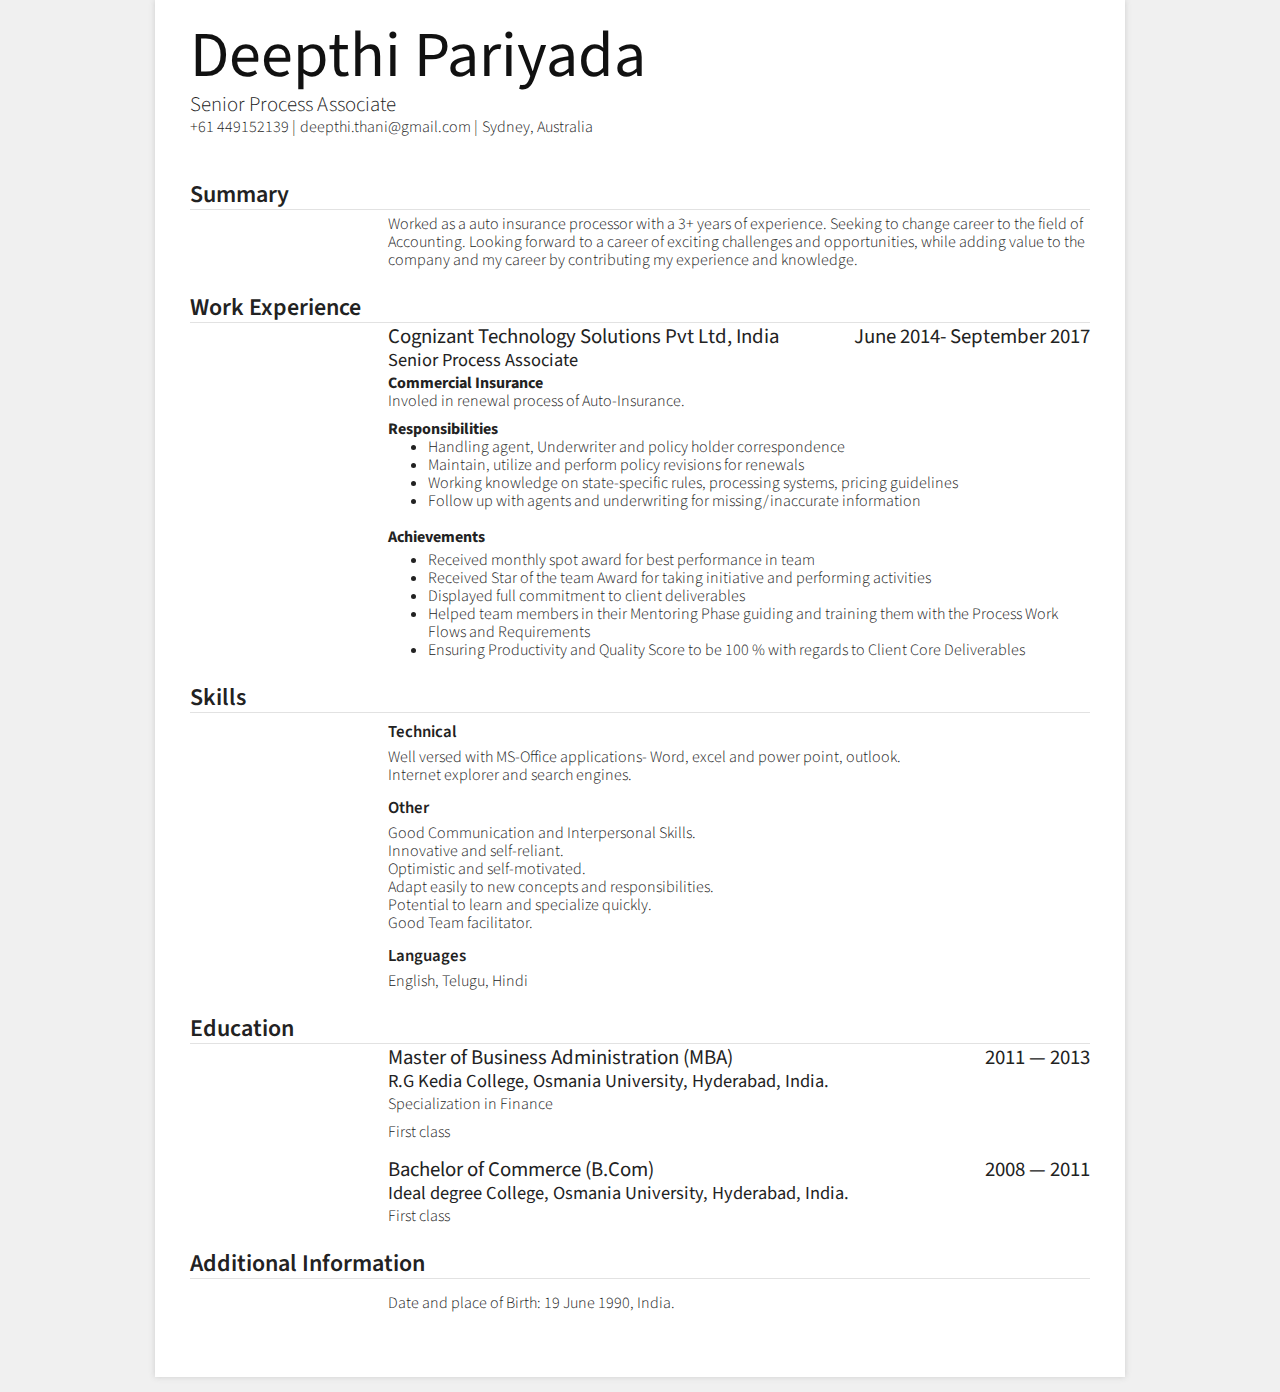
==== commit b55a0dc6: "Update with my details" ====
--- a/My_CV.html
+++ b/My_CV.html
@@ -10,12 +10,12 @@
 <body class="lang-en ">
 <div id="main">
   <div class="header">
-    <h1 id="title">Kishore Kumar S</h1>
-    <h3>Application Developer at ThoughtWorks</h3>
+    <h1 id="title">Deepthi Pariyada</h1>
+    <h3>Senior Process Associate</h3>
     <ul class="contact">
-      <li>+91 9663725728 </li>
-      <li><a href="mailto:abyu.kishore@gmail.com">abyu.kishore@gmail.com</a></li>
-      <li>Bengaluru, India</li>
+      <li>+61 449152139</li>
+      <li><a href="mailto:deepthi.thani@gmail.com">deepthi.thani@gmail.com</a></li>
+      <li>Sydney, Australia</li>
     </ul>
   </div>
   <div class="section section-summary">
@@ -25,7 +25,7 @@
       <span class="info">
         <div>
           <p>
-            Senior consultant at ThoughtWorks playing the role Application developer for the past 5+ years. Successfully delivered business web applications in the retail and marketing domain using Agile development strategies. Worked with multiple tools and languages, and can quickly adapt to any new technology, language and framework. 
+            Worked as a auto insurance processor with a 3+ years of experience. Seeking to change career to the field of Accounting. Looking forward to a career of exciting challenges and opportunities, while adding value to the company and my career by contributing my experience and knowledge. 
           </p>
         </div>
       </span>
@@ -38,126 +38,33 @@
     <div class="set">
       <div class="item">
         <h3>
-          <span class="company l">ThoughtWorks</span>
-          <span class="date r">Nov 2016 &mdash; Present</span>
+          <span class="company l">Cognizant Technology Solutions Pvt Ltd, India</span>
+          <span class="date r">June 2014- September 2017</span>
         </h3>
         <div class="clear"></div>
-        <span class="job_title">Application Developer</span>
+        <span class="job_title">Senior Process Associate</span>
         <div class="info">
-          <span style="font-weight:bold;">Pricing engine</span>
-          <div>
-            <p>Pricing engine is a tool that provides pricing strategy recommendations for retails organizations. The recommendation engine using multiple factors like competitor prices, seasonal demands, etc, to provide an optimal pricing strategy.
-            </p>
-            <ul class="achievements">
-              <li>
-                Built application with ReactJS for frontend, GoLang for REST based web services. 
-              </li>
-            </ul>
-          </div>
-        </div>
-        <div class="clear"> </div>
-      </div>
-      <div class="item">
-        <h3>
-          <span class="company l">ThoughtWorks</span>
-          <span class="date r">Feb 2015 &mdash; Nov 2016</span>
-        </h3>
-        <div class="clear"> </div>
-        <span class="job_title">Application Developer</span>
-        <div class="info">
-          <div>
-            <span style="font-weight:bold;">Assortment Engine</span>
-          </div>
+          <span style="font-weight:bold;">Commercial Insurance</span>
           <div>
             <p>
-              Assortment engine is a tool that enables Manufacturers / Retailers to optimize their sales / profits by planning the assortment of products on the shelf.  It does an in depth analysis of the consumer buying patterns, to come up with recommendations of the best allocation of shelf space. The immediate impact it has is on improving the category performance, retailer profits, unique consumer insights and improving new product launch.
+              Involed in renewal process of Auto-Insurance.
             </p>
+            <span style="font-weight:bold;">Responsibilities</span>
+            <ul class="responsibilities">
+              <li> Handling agent, Underwriter and policy holder correspondence</li>
+              <li> Maintain, utilize and perform policy revisions for renewals</li>
+              <li> Working knowledge on state-specific rules, processing systems, pricing guidelines</li>
+              <li> Follow up with agents and underwriting for missing/inaccurate information</li>
+            </ul>
+            <br/>
+            <span style="font-weight:bold;">Achievements</span>
             <ul class="achievements">
-              <li>
-                Application was initially built on Silverlight 5 and C# with MSSql for database. However due to limitations of silverlight, rewrote the entire application with React JS, Python for the rest based web services with postgres as database.
-              </li>
-              <li>
-                Lead the team of 10 people to complete the rewrite of the application and delivered working software in 5 months.
-              </li>
+              <li>Received monthly spot award for best performance in team</li>
+              <li>Received Star of the team Award for taking initiative and performing activities</li>
+              <li>Displayed full commitment to client deliverables</li>
+              <li>Helped team members in their Mentoring Phase guiding and training them with the Process Work Flows and Requirements</li>
+              <li>Ensuring Productivity and Quality Score to be 100 % with regards to Client Core Deliverables</li>
             </ul>
-          </div>
-        </div>
-        <div class="clear"> </div>
-      </div>
-
-      <div class="item">
-        <h3>
-          <span class="company l">ThoughtWorks</span>
-          <span class="date r">Jun 2014 &mdash; Feb 2015</span>
-        </h3>
-        <div class="clear"> </div>
-        <span class="job_title">Application Developer</span>
-        <div class="info">
-          <div>
-            <span style="font-weight:bold;">Horizon Platform for a suite of products</span>
-          </div>
-          <div><br /></div>
-          <div>
-            A platform to provide consistent look and feel, navigation utilities, reusable data manipulation controls and proprietary interactive charting library along with many more out-of-the-box features for a suite of marketing products, so that products can be developed quickly.
-            <ul class="achievements">
-              <li>
-                Built reusable Silverlight components, backend service platform on C#, that powered 3 major applications.
-              </li>
-              <li>
-                Delivered 5+ releases in less than an year.
-              </li>
-            </ul>
-          </div>
-        </div>
-        <div class="clear"> </div>
-      </div>
-
-      <div class="item">
-        <h3>
-          <span class="company l">ThoughtWorks</span>
-          <span class="date r">Aug 2011 &mdash; Jun 2014</span>
-        </h3>
-        <div class="clear"></div>
-        <span class="job_title">Application Developer</span>
-        <div class="info">
-        <div>
-          <p>
-            <span style="font-weight:bold;">Online ticket booking portal for client based out of UK</span>
-          </p>
-          <p>
-            Online train tickets selling website, UK's most popular website providing users with multiple services like, search for train timings, book anytime, first class, season tickets for train travel.
-            <ul class="achievements">
-              <li>
-                Built the application on HTML, JavaScript and C# that could handle more than a million bookings in a day. 
-              </li>
-              <li>
-                Built a framework that completely automated creation of frontend machines and deploy the frontend code use Chef.  
-              </li>
-              <li>
-                Integrated with 3rd party payment system, to allow users to make payments through Masterpass, a wallet based payment system.
-              </li>
-            </ul>
-          </p>
-        </div>
-        </div><div class="clear"> </div>
-      </div>
-
-      <div class="item">
-        <h3>
-          <span class="company l">ThoughtWorks</span>
-          <span class="date r">Jun 2011 &mdash; Aug 2011</span>
-        </h3>
-        <div class="clear"></div>
-        <span class="job_title">Application Developer</span>
-        <div class="info">
-          <div>
-            <p>
-              <span style="font-weight:bold;">Thoughtworks Social Impact Project - Sukrupa</span>
-            </p>
-            <p>
-              Sukrupa is non-profit charitable organization, that provides free education for under privileged children.
-              Major responsibilities include developing the web UI on HTML, javascript, application on Java with spring.
-            </p>
           </div>
         </div>
         <div class="clear"> </div>
@@ -172,42 +79,27 @@
         <span class="info">
           <div>
             <div class="skill-section">
-              <h4>Programming Languages</h4>
+              <h4>Technical</h4>
               <p>
-                C#, Python, Ruby, Javascript, Java, HTML5, CSS3, Andriod
+                Well versed with MS-Office applications- Word, excel and power point, outlook.
+                <br />
+                Internet explorer and search engines.
               </p>
             </div>
             <div class="skill-section">
-              <h4>Frameworks and Tools</h4>
+              <h4>Other</h4>
               <p>
-                ReactJs, Redux, Sass, Webpack, Jest, Enzyme.
-                <br />
-                Flask, Pandas on Python, SQLAlchemy, NHibernate, JUnit, NUnit, Chef, GOCD, Teamcity, Git
-              </p>
-            </div>
-            <div class="skill-section">
-              <h4>Databases</h4>
-              <p>Oracle, Postgres, Microsoft SQL server</p>
-            </div>
-            <div class="skill-section">
-              <h4>Domain</h4>
-              <p>Retail, Travel. </p>
-            </div>
-            <div class="skill-section">
-              <h4>Operating Systems</h4>
-              <p>
-                Linux (CentOS, Ubuntu, Fedora), Mac OS, Microsoft Windows
-              </p>
-            </div>
-            <div class="skill-section">
-              <h4>Additional</h4>
-              <p>
-                Continues Delivery, Continues Integration, Test Driven development, Agile methodologies, Web developement, Web services, Software developement
+                Good Communication and Interpersonal Skills.<br/>
+                Innovative and self-reliant.<br/>
+                Optimistic and self-motivated.<br/>
+                Adapt easily to new concepts and responsibilities.<br/>
+                Potential to learn and specialize quickly.<br/>
+                Good Team facilitator.<br/>
               </p>
             </div>
             <div class="skill-section">
               <h4>Languages </h4>
-              <p>English, Telugu, Tamil, Hindi 
+              <p>English, Telugu, Hindi</p>
             </div>
           </div>
         </span>
@@ -220,13 +112,26 @@
     <div class="set">
       <div class="item">
         <h3>
-          <span class="course l">Bachelor in Computer Science Engineering</span>
+          <span class="course l">Master of Business Administration (MBA)</span>
+          <span class="date r">2011 &mdash; 2013</span>
+        </h3>
+        <div class="clear"> </div>
+        <span class="school">R.G Kedia College, Osmania University, Hyderabad, India.</span>
+        <div class="info">
+          <p><span>Specialization in Finance</span></p>
+          <p><span>First class</span></p>
+        </div>
+        <span class="clear"> </span>
+      </div>
+      <div class="item">
+        <h3>
+          <span class="course l">Bachelor of Commerce (B.Com)</span>
           <span class="date r">2008 &mdash; 2011</span>
         </h3>
         <div class="clear"> </div>
-        <span class="school">Coimbatore Institute of Technology</span>
+        <span class="school">Ideal degree College, Osmania University, Hyderabad, India.</span>
         <div class="info">
-          <p><span>First class with Distinction - 9.2 CGPA </span></p>
+          <p><span>First class</span></p>
         </div>
         <span class="clear"> </span>
       </div>
@@ -239,8 +144,7 @@
       <div class="item">
         <span class="info">
           <p>
-            <div>Github profile: https://github.com/abyu</div>
-            <div>Date and place of Birth: 11 April 1989, Andhra Pradesh, India. </div>
+            <div>Date and place of Birth: 19 June 1990, India.</div>
           </p>
         </span>
       </div>
--- a/cv.css
+++ b/cv.css
@@ -7,7 +7,7 @@
 	font-family: "Source Sans Pro", "Open Sans", "Century Gothic", CenturyGothic, "Microsoft YaHei New", "Microsoft Yahei", "微软雅黑", 宋体, SimSun, 华文细黑, STXihei, 黑体, SimHei, sans-serif;
 
 	line-height: 18px;
-	font-size: 15.5px;
+	font-size: 16px;
 
 	color: #222;
 }
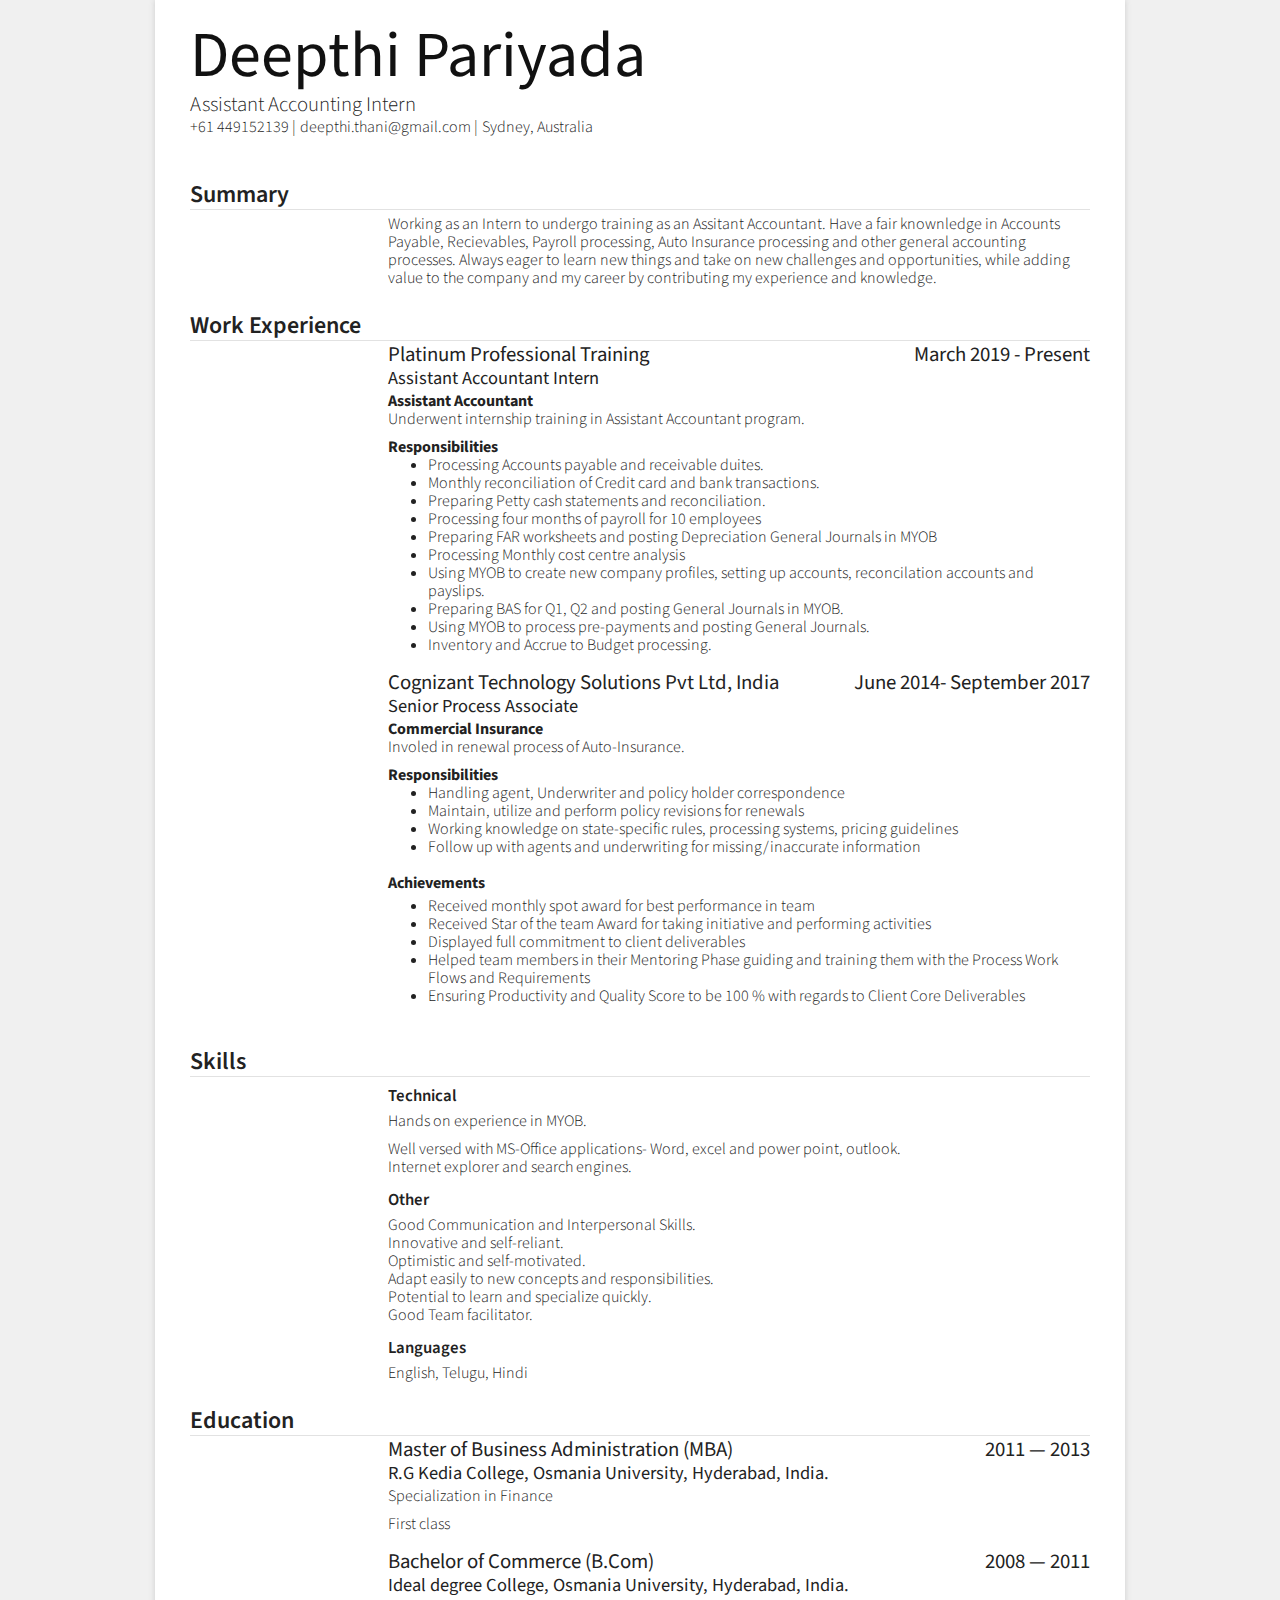
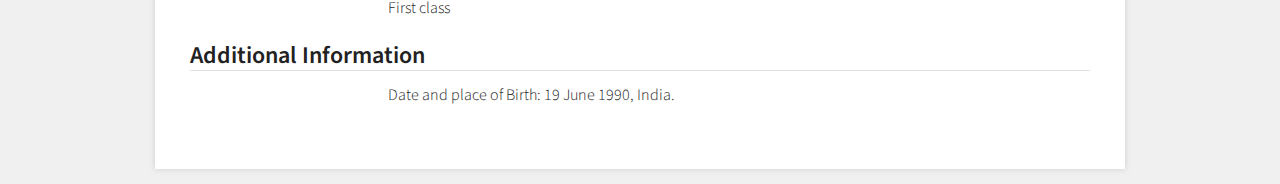
==== commit 8cc14112: "Update resume" ====
--- a/My_CV.html
+++ b/My_CV.html
@@ -11,7 +11,7 @@
 <div id="main">
   <div class="header">
     <h1 id="title">Deepthi Pariyada</h1>
-    <h3>Senior Process Associate</h3>
+    <h3>Assistant Accounting Intern</h3>
     <ul class="contact">
       <li>+61 449152139</li>
       <li><a href="mailto:deepthi.thani@gmail.com">deepthi.thani@gmail.com</a></li>
@@ -25,8 +25,8 @@
       <span class="info">
         <div>
           <p>
-            Worked as a auto insurance processor with a 3+ years of experience. Seeking to change career to the field of Accounting. Looking forward to a career of exciting challenges and opportunities, while adding value to the company and my career by contributing my experience and knowledge. 
-          </p>
+            Working as an Intern to undergo training as an Assitant Accountant. Have a fair knownledge in Accounts Payable, Recievables, Payroll processing, Auto Insurance processing and other general accounting processes. Always eager to learn new things and take on new challenges and opportunities, while adding value to the company and my career by contributing my experience and knowledge. 
+          <p>
         </div>
       </span>
       </div>
@@ -36,6 +36,36 @@
   <div class="section section-work">
     <h2 class="title">Work Experience</h2>
     <div class="set">
+      <div class="item">
+        <h3>
+          <span class="company l">Platinum Professional Training</span>
+          <span class="date r">March 2019 - Present</span>
+        </h3>
+        <div class="clear"></div>
+        <span class="job_title">Assistant Accountant Intern</span>
+        <div class="info">
+          <span style="font-weight:bold;">Assistant Accountant</span>
+          <div>
+            <p>
+              Underwent internship training in Assistant Accountant program.
+            </p>
+            <span style="font-weight:bold;">Responsibilities</span>
+            <ul class="responsibilities">
+              <li> Processing Accounts payable and receivable duites.</li>
+              <li> Monthly reconciliation of Credit card and bank transactions.</li>
+              <li> Preparing Petty cash statements and reconciliation.</li>
+              <li> Processing four months of payroll for 10 employees</li>
+              <li> Preparing FAR worksheets and posting Depreciation General Journals in MYOB</li>
+              <li> Processing Monthly cost centre analysis</li>
+              <li> Using MYOB to create new company profiles, setting up accounts, reconcilation accounts and payslips.</li>
+              <li> Preparing BAS for Q1, Q2 and posting General Journals in MYOB.</li>
+              <li> Using MYOB to process pre-payments and posting General Journals.</li>
+              <li> Inventory and Accrue to Budget processing.</li>
+            </ul>
+          </div>
+        </div>
+        <div class="clear"> </div>
+      </div>
       <div class="item">
         <h3>
           <span class="company l">Cognizant Technology Solutions Pvt Ltd, India</span>
@@ -65,6 +95,7 @@
               <li>Helped team members in their Mentoring Phase guiding and training them with the Process Work Flows and Requirements</li>
               <li>Ensuring Productivity and Quality Score to be 100 % with regards to Client Core Deliverables</li>
             </ul>
+            <br/>
           </div>
         </div>
         <div class="clear"> </div>
@@ -80,6 +111,9 @@
           <div>
             <div class="skill-section">
               <h4>Technical</h4>
+              <p>
+                Hands on experience in MYOB.
+              </p>
               <p>
                 Well versed with MS-Office applications- Word, excel and power point, outlook.
                 <br />
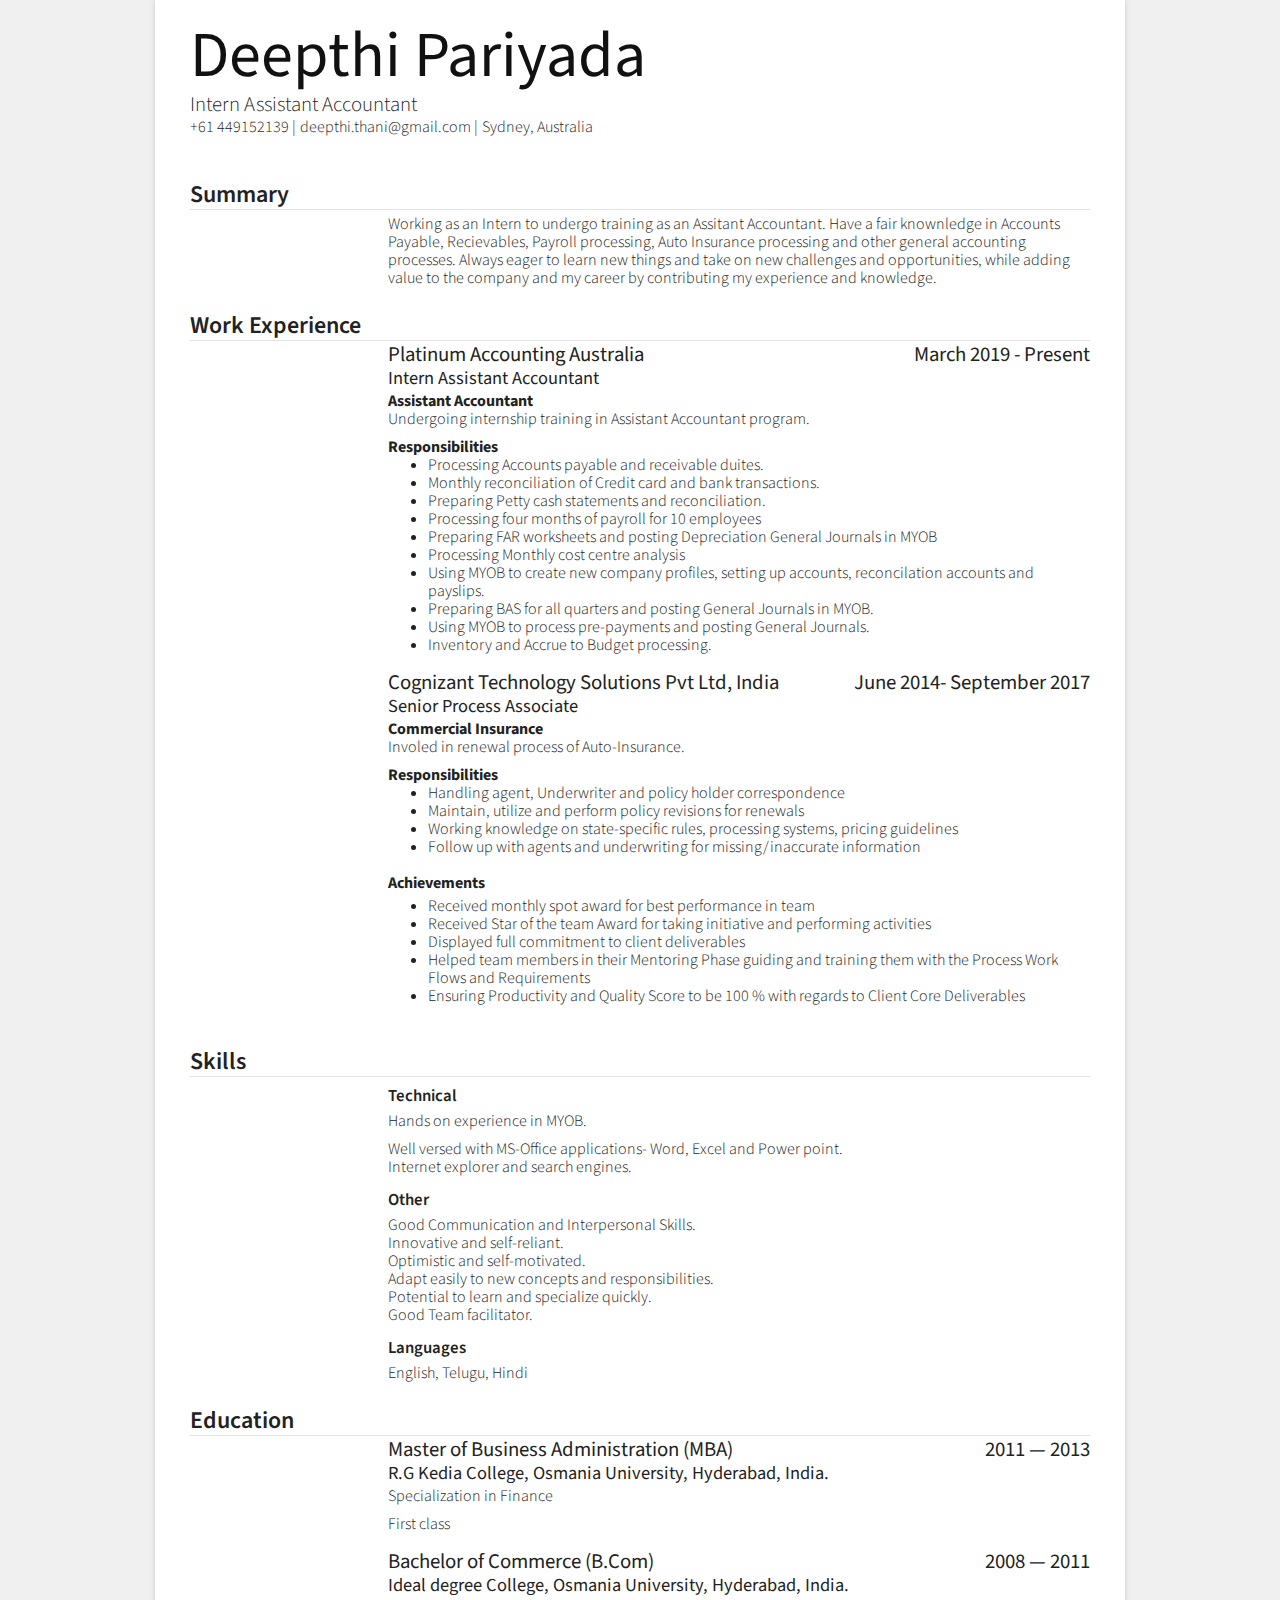
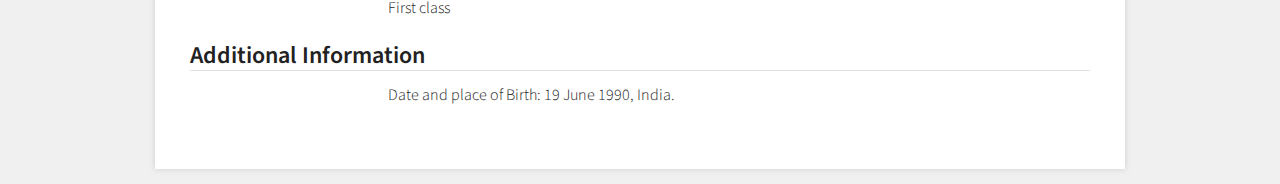
==== commit c77f8a3c: "Update resume" ====
--- a/My_CV.html
+++ b/My_CV.html
@@ -1,17 +1,17 @@
 <!DOCTYPE html>
 <html>
 <head>
-	<title>My CV</title>
-	<meta http-equiv="Content-Type" content="text/html; charset=utf-8" />
-	<meta http-equiv="Generator" content="CV Maker - https://cvmkr.com/" />
-	<link href="https://fonts.googleapis.com/css?family=Open+Sans|Source+Sans+Pro:300,400,600" rel="stylesheet">
-	<link rel="stylesheet" href="./cv.css" />
+  <title>My CV</title>
+  <meta http-equiv="Content-Type" content="text/html; charset=utf-8" />
+  <meta http-equiv="Generator" content="CV Maker - https://cvmkr.com/" />
+  <link href="https://fonts.googleapis.com/css?family=Open+Sans|Source+Sans+Pro:300,400,600" rel="stylesheet">
+  <link rel="stylesheet" href="./cv.css" />
 </head>
 <body class="lang-en ">
 <div id="main">
   <div class="header">
     <h1 id="title">Deepthi Pariyada</h1>
-    <h3>Assistant Accounting Intern</h3>
+    <h3>Intern Assistant Accountant</h3>
     <ul class="contact">
       <li>+61 449152139</li>
       <li><a href="mailto:deepthi.thani@gmail.com">deepthi.thani@gmail.com</a></li>
@@ -38,16 +38,16 @@
     <div class="set">
       <div class="item">
         <h3>
-          <span class="company l">Platinum Professional Training</span>
+          <span class="company l">Platinum Accounting Australia</span>
           <span class="date r">March 2019 - Present</span>
         </h3>
         <div class="clear"></div>
-        <span class="job_title">Assistant Accountant Intern</span>
+        <span class="job_title">Intern Assistant Accountant</span>
         <div class="info">
           <span style="font-weight:bold;">Assistant Accountant</span>
           <div>
             <p>
-              Underwent internship training in Assistant Accountant program.
+              Undergoing internship training in Assistant Accountant program.
             </p>
             <span style="font-weight:bold;">Responsibilities</span>
             <ul class="responsibilities">
@@ -58,7 +58,7 @@
               <li> Preparing FAR worksheets and posting Depreciation General Journals in MYOB</li>
               <li> Processing Monthly cost centre analysis</li>
               <li> Using MYOB to create new company profiles, setting up accounts, reconcilation accounts and payslips.</li>
-              <li> Preparing BAS for Q1, Q2 and posting General Journals in MYOB.</li>
+              <li> Preparing BAS for all quarters and posting General Journals in MYOB.</li>
               <li> Using MYOB to process pre-payments and posting General Journals.</li>
               <li> Inventory and Accrue to Budget processing.</li>
             </ul>
@@ -115,7 +115,7 @@
                 Hands on experience in MYOB.
               </p>
               <p>
-                Well versed with MS-Office applications- Word, excel and power point, outlook.
+                Well versed with MS-Office applications- Word, Excel and Power point.
                 <br />
                 Internet explorer and search engines.
               </p>
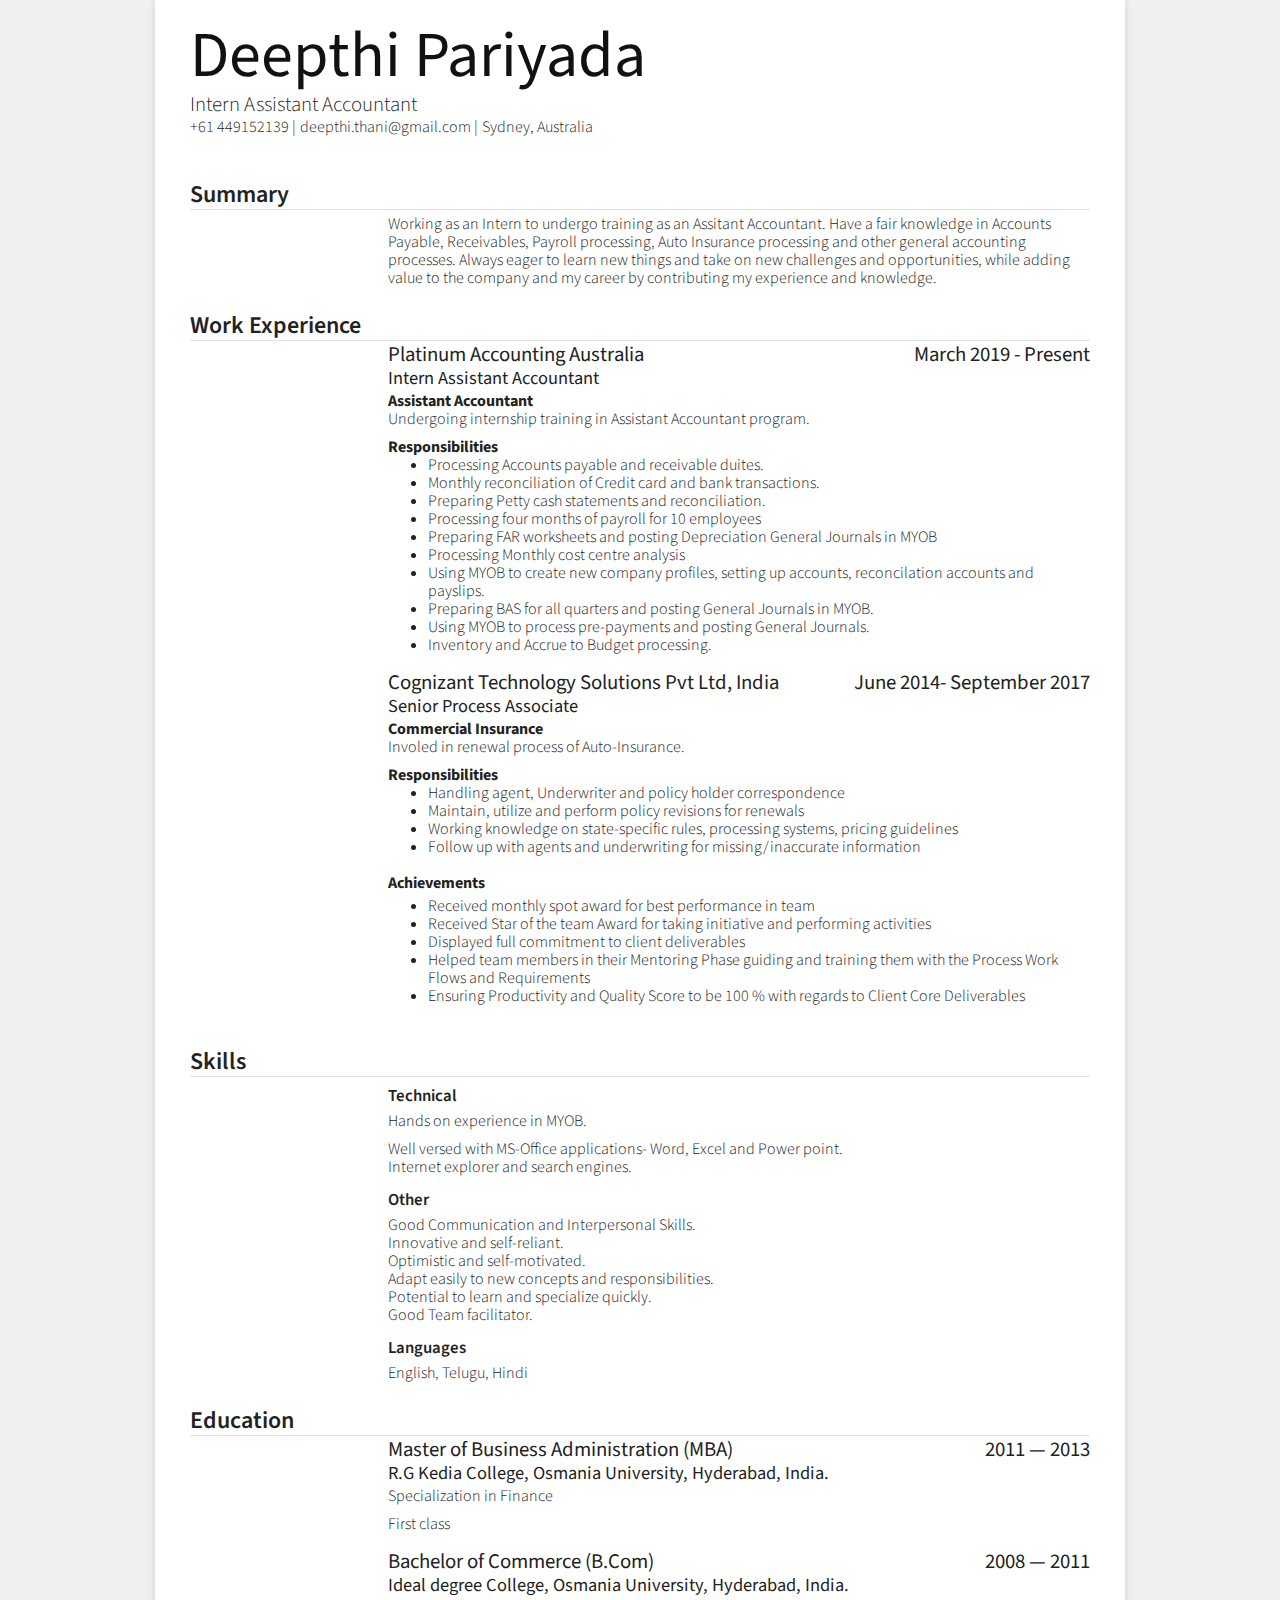
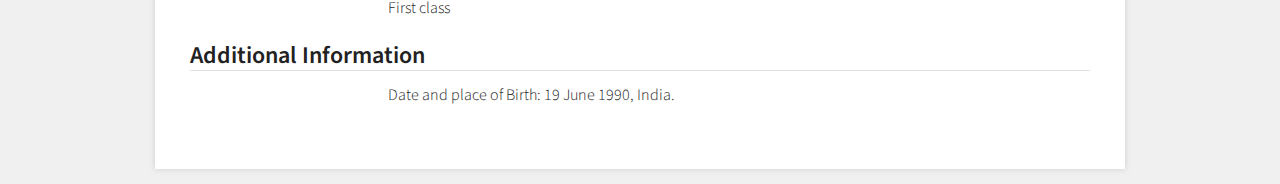
==== commit 406f29f5: "Update resume" ====
--- a/My_CV.html
+++ b/My_CV.html
@@ -25,7 +25,7 @@
       <span class="info">
         <div>
           <p>
-            Working as an Intern to undergo training as an Assitant Accountant. Have a fair knownledge in Accounts Payable, Recievables, Payroll processing, Auto Insurance processing and other general accounting processes. Always eager to learn new things and take on new challenges and opportunities, while adding value to the company and my career by contributing my experience and knowledge. 
+            Working as an Intern to undergo training as an Assitant Accountant. Have a fair knowledge in Accounts Payable, Receivables, Payroll processing, Auto Insurance processing and other general accounting processes. Always eager to learn new things and take on new challenges and opportunities, while adding value to the company and my career by contributing my experience and knowledge. 
           <p>
         </div>
       </span>
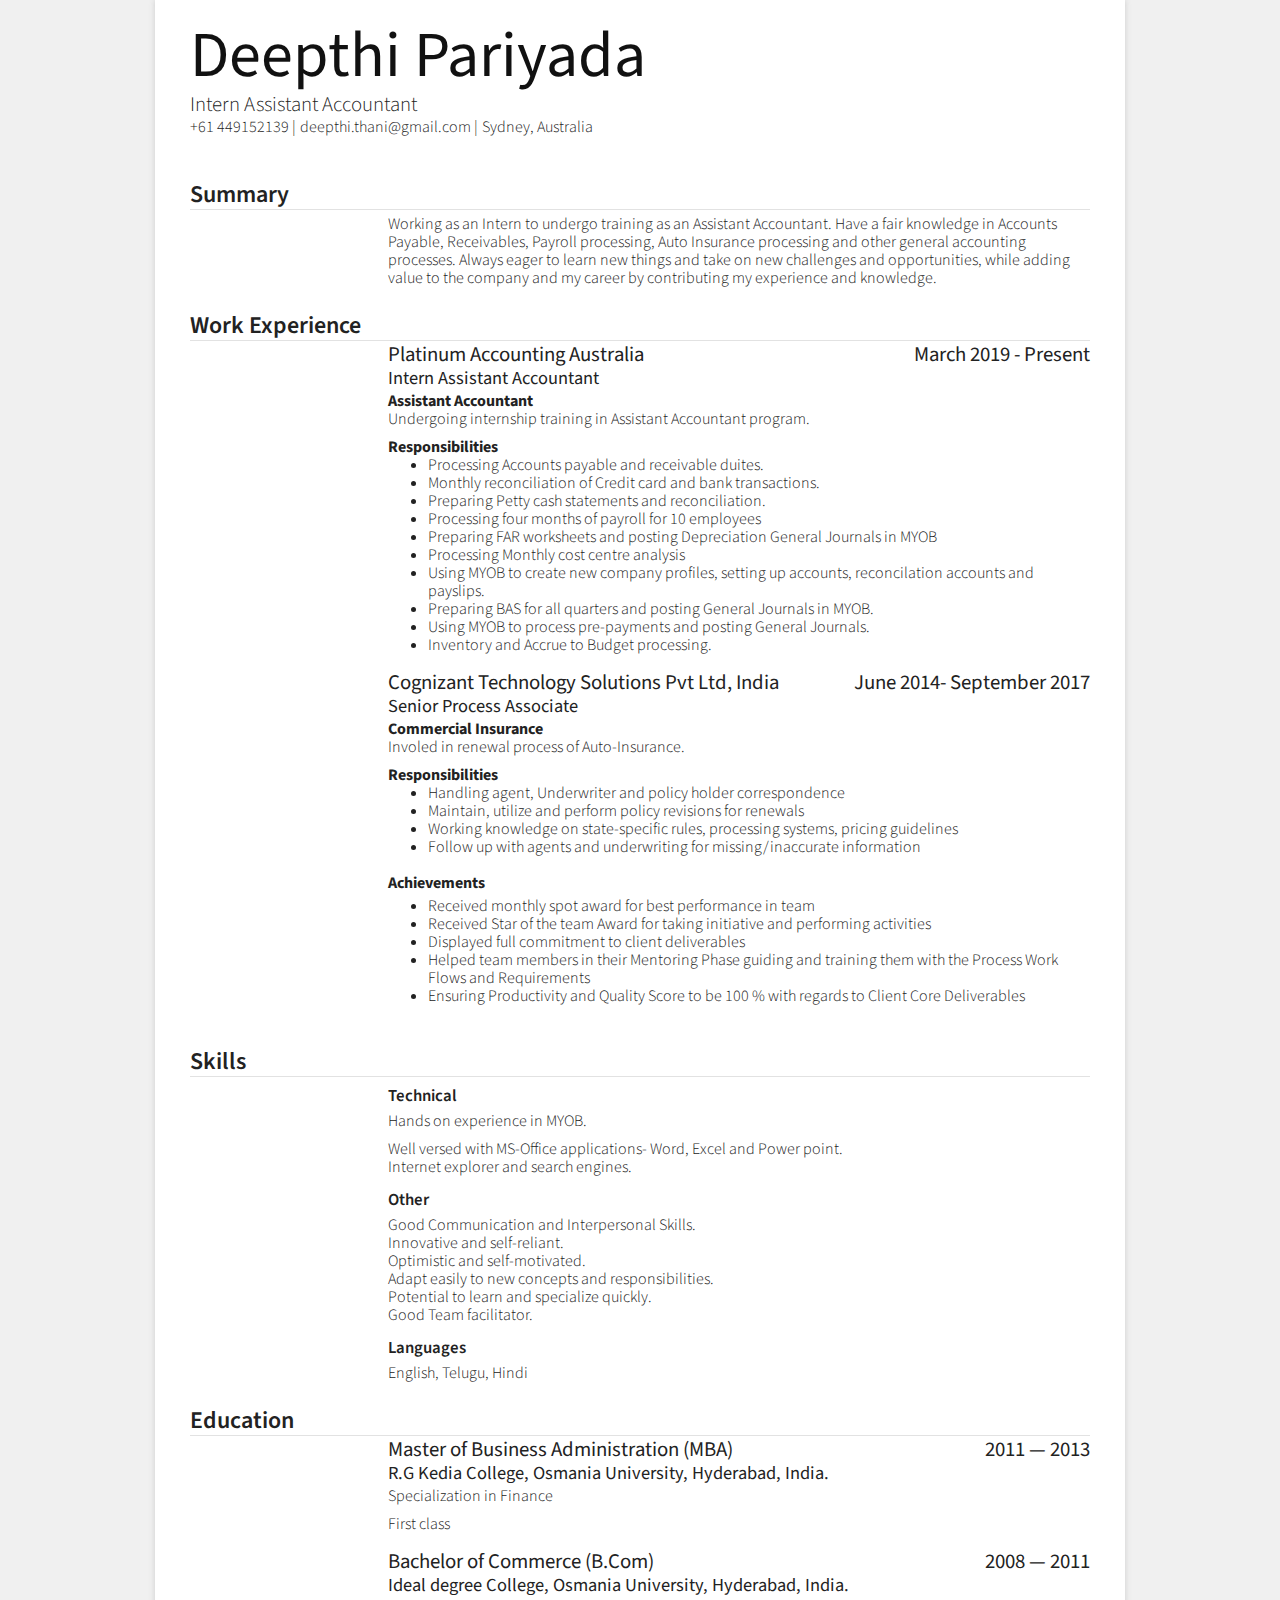
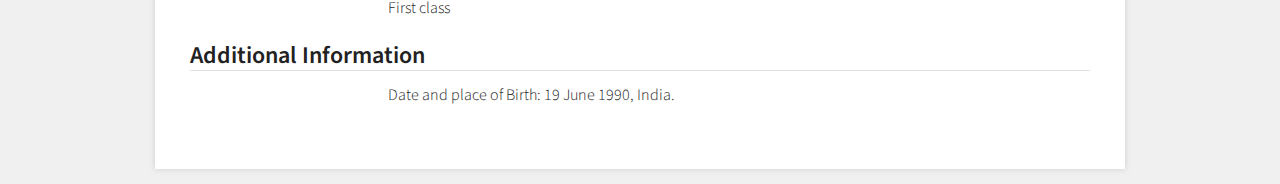
==== commit fddcb66b: "Update resume" ====
--- a/My_CV.html
+++ b/My_CV.html
@@ -25,7 +25,7 @@
       <span class="info">
         <div>
           <p>
-            Working as an Intern to undergo training as an Assitant Accountant. Have a fair knowledge in Accounts Payable, Receivables, Payroll processing, Auto Insurance processing and other general accounting processes. Always eager to learn new things and take on new challenges and opportunities, while adding value to the company and my career by contributing my experience and knowledge. 
+            Working as an Intern to undergo training as an Assistant Accountant. Have a fair knowledge in Accounts Payable, Receivables, Payroll processing, Auto Insurance processing and other general accounting processes. Always eager to learn new things and take on new challenges and opportunities, while adding value to the company and my career by contributing my experience and knowledge.
           <p>
         </div>
       </span>
